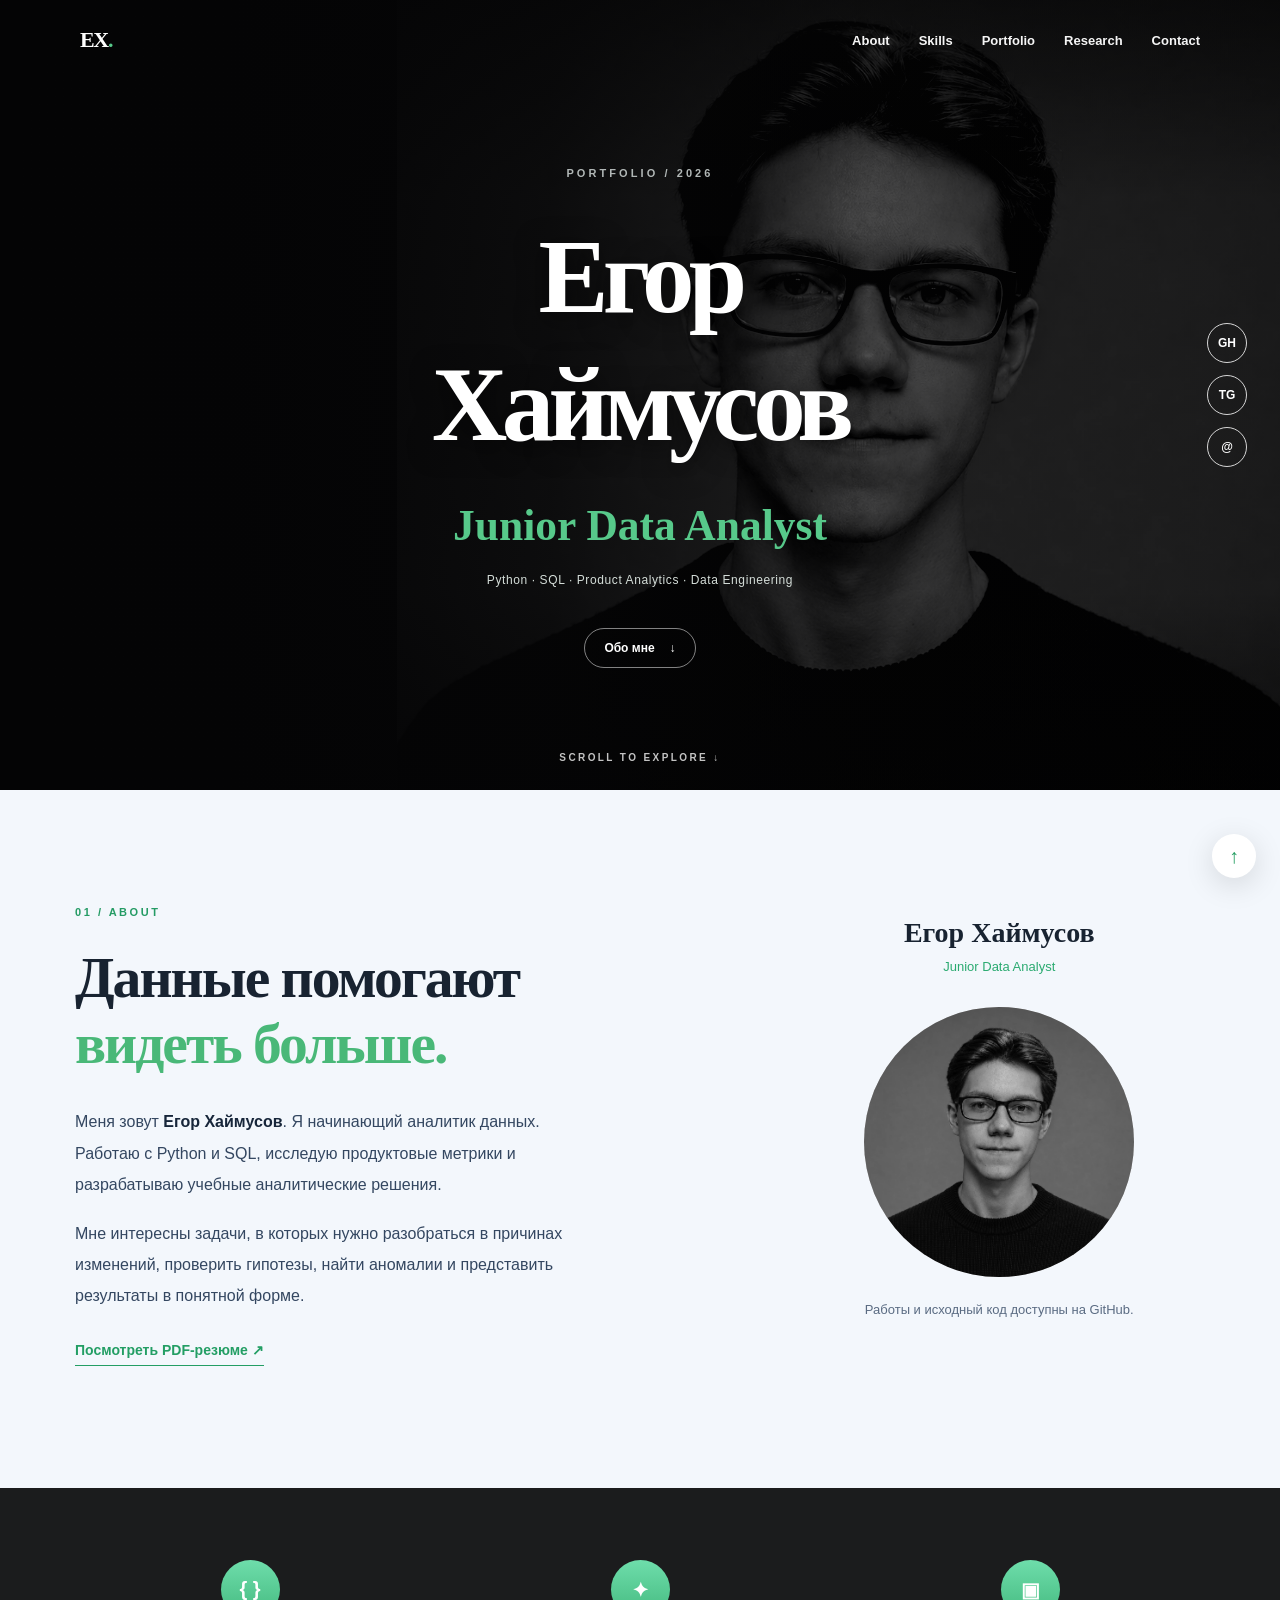
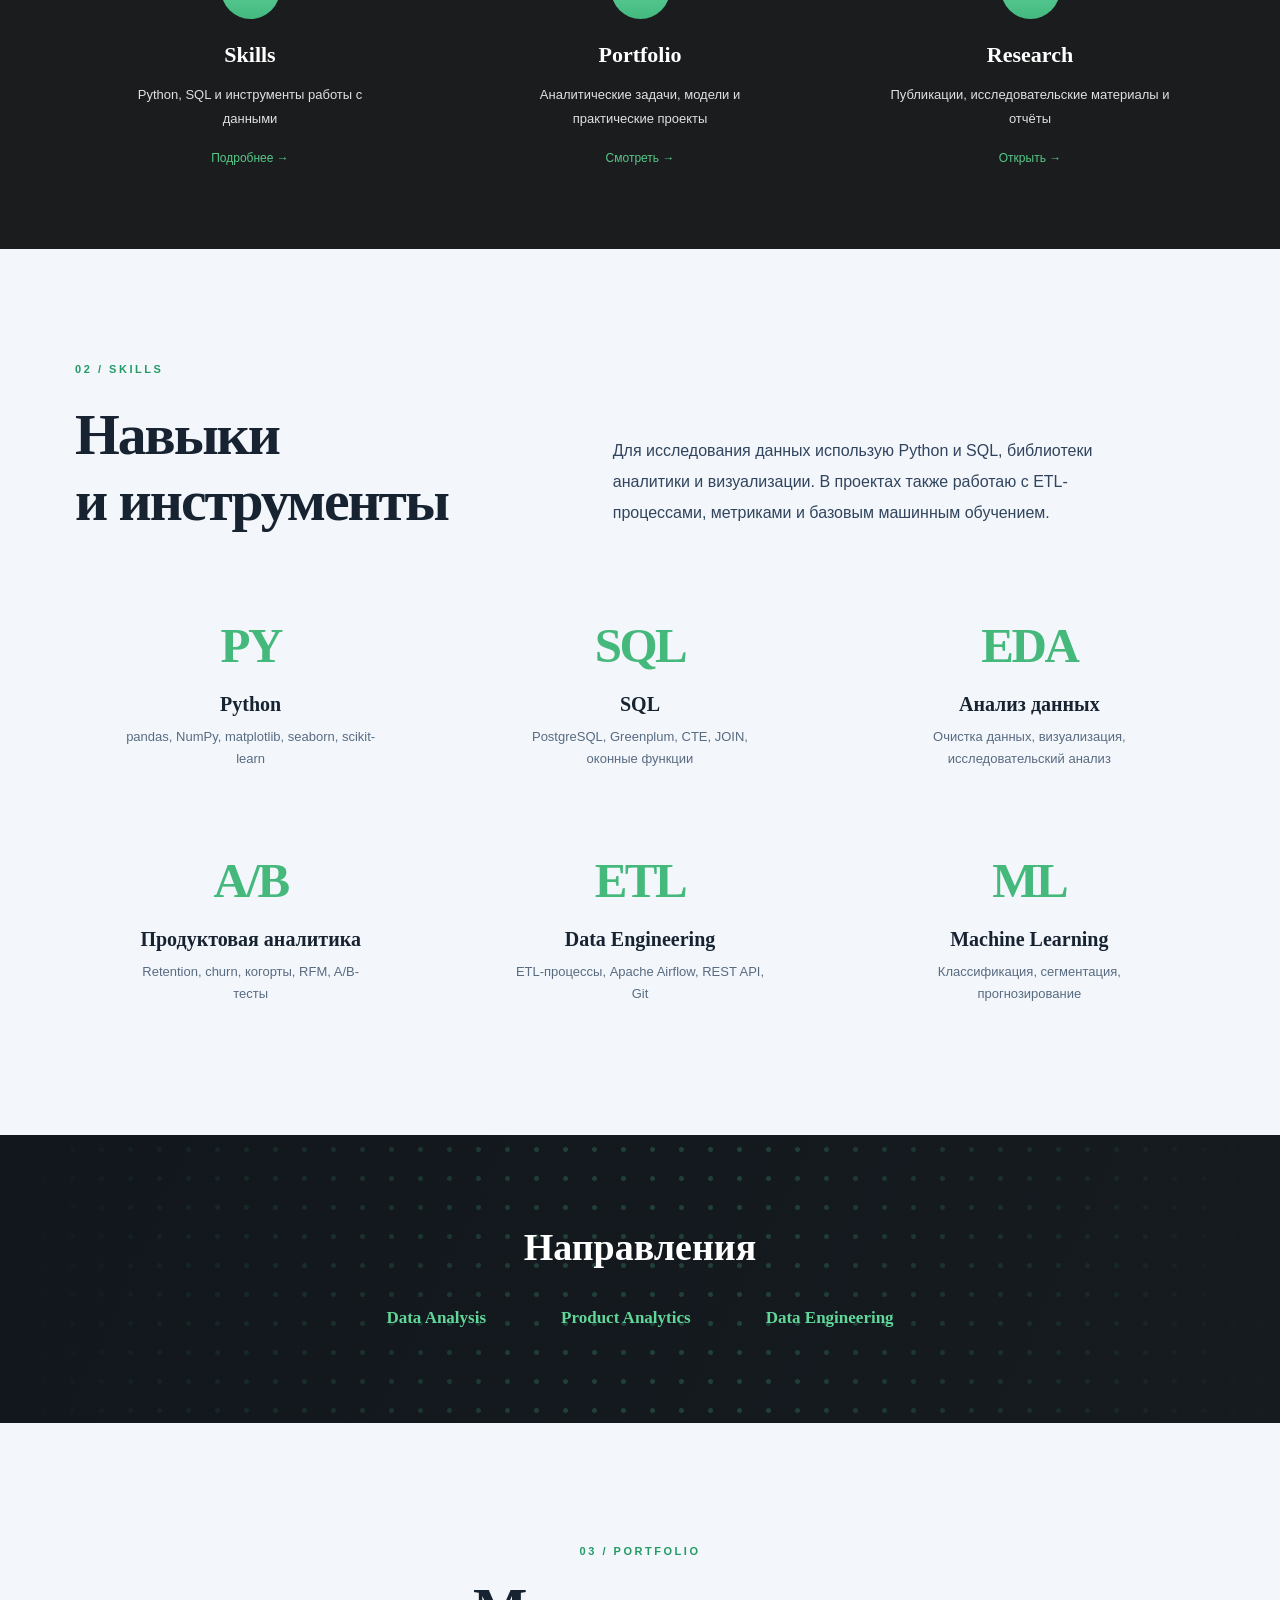
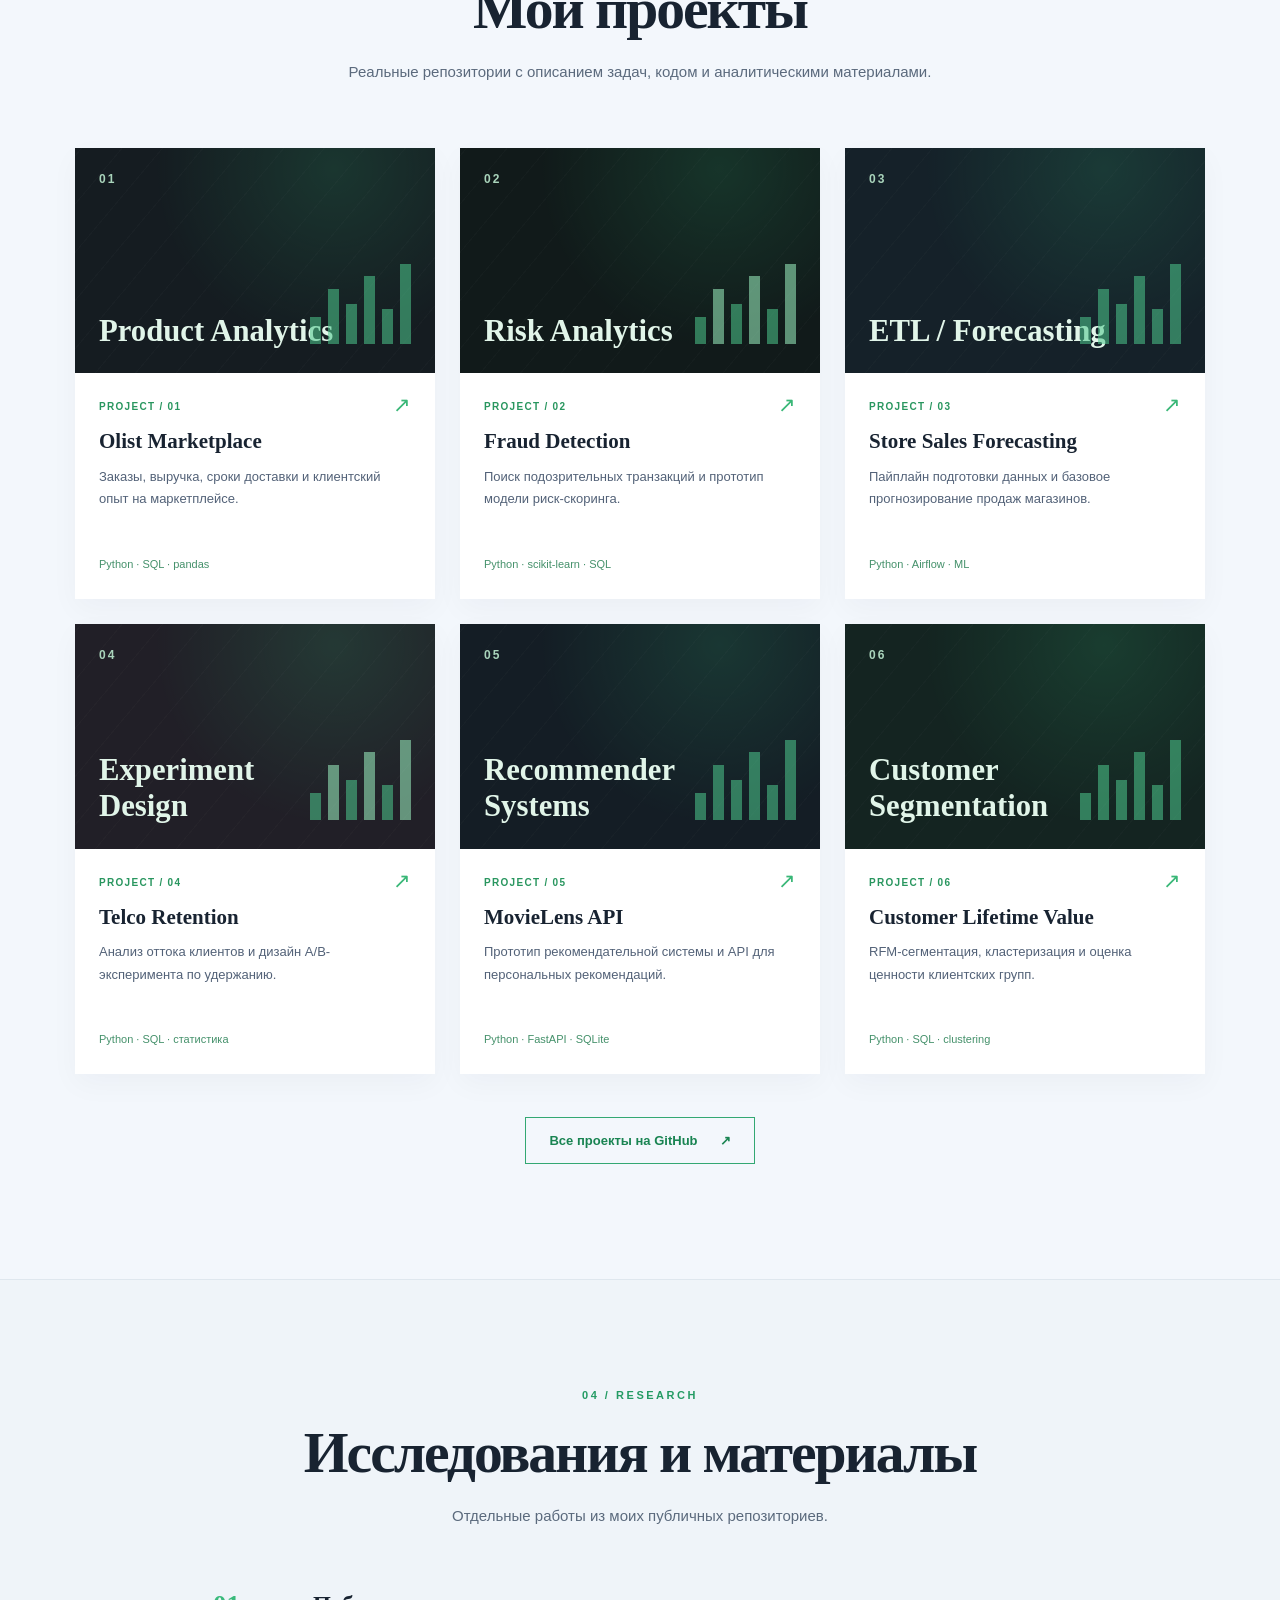
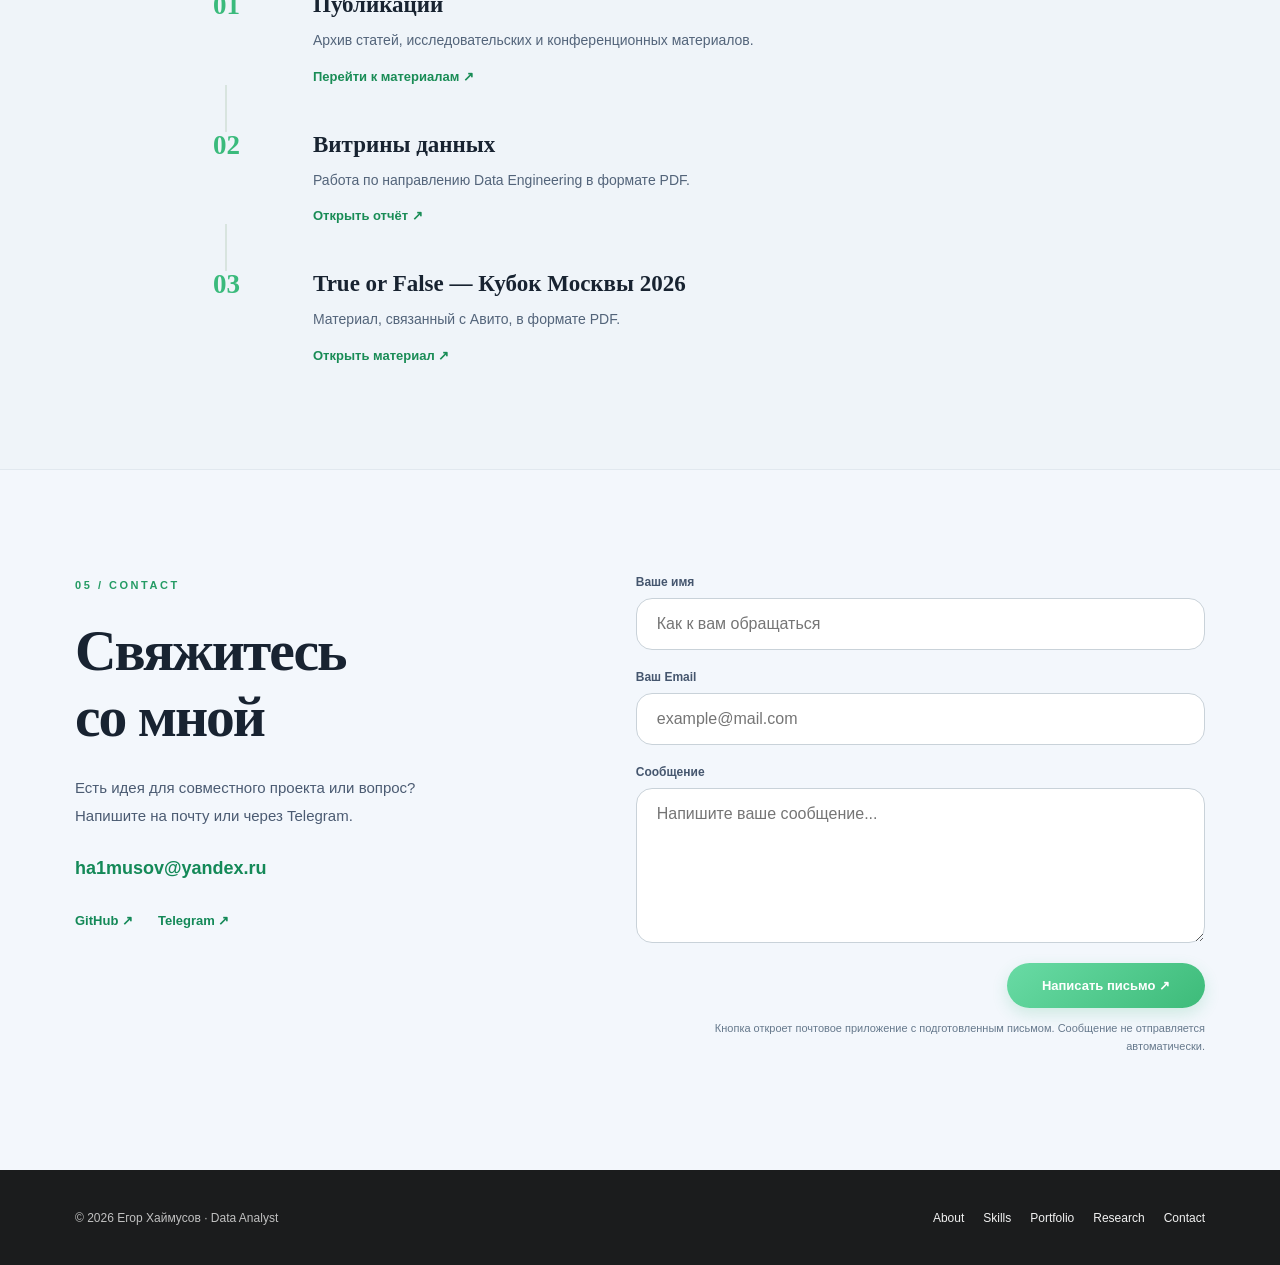
==== cv-v5.html @ e09ce86c "fix: publish uncached v5 CV page and versioned assets" ====
<!doctype html>
<html lang="ru">
<head>
  <meta charset="utf-8">
  <meta name="viewport" content="width=device-width, initial-scale=1">
  <meta name="color-scheme" content="light">
  <meta name="theme-color" content="#101113">
  <meta name="description" content="Егор Хаймусов — Junior Data Analyst. Резюме, навыки и проекты по аналитике данных, Python, SQL и ETL.">
  <meta property="og:type" content="website">
  <meta property="og:title" content="Егор Хаймусов · Data Analyst">
  <meta property="og:description" content="Портфолио аналитика данных: проекты, навыки, публикации, контакты.">
  <title>Егор Хаймусов — Data Analyst · CV</title>
  <link rel="stylesheet" href="styles-v5.css">
</head>
<body id="top">
  <header class="site-header">
    <div class="header-inner">
      <a class="wordmark" href="#top" aria-label="Егор Хаймусов — главная">ЕХ<span>.</span></a>
      <button class="menu-toggle" type="button" aria-controls="main-navigation" aria-expanded="false" aria-label="Открыть меню">
        <span></span><span></span><span></span>
      </button>
      <nav id="main-navigation" class="main-nav" aria-label="Навигация">
        <a href="#about">About</a><a href="#skills">Skills</a><a href="#projects">Portfolio</a><a href="#research">Research</a><a href="#contact">Contact</a>
      </nav>
    </div>
  </header>
  <main>
    <section class="hero" aria-labelledby="hero-title">
      <div class="hero-image" aria-hidden="true"><img src="assets/profile-photo-v2.webp" width="1254" height="1254" alt="" fetchpriority="high"></div>
      <div class="hero-shade"></div>
      <div class="hero-content">
        <p class="hero-meta">PORTFOLIO / 2026</p>
        <h1 id="hero-title"><span>Егор</span><span>Хаймусов</span></h1>
        <p class="hero-role">Junior Data Analyst</p>
        <p class="hero-summary">Python · SQL · Product Analytics · Data Engineering</p>
        <a class="hero-cta" href="#about">Обо мне <span aria-hidden="true">↓</span></a>
      </div>
      <div class="hero-social" aria-label="Социальные ссылки">
        <a href="https://github.com/haymuzz" target="_blank" rel="noopener noreferrer" aria-label="GitHub">GH</a>
        <a href="https://t.me/thehaymuz" target="_blank" rel="noopener noreferrer" aria-label="Telegram">TG</a>
        <a href="mailto:ha1musov@yandex.ru" aria-label="Email">@</a>
      </div>
      <span class="hero-index">SCROLL TO EXPLORE ↓</span>
    </section>

    <section class="about section-light" id="about">
      <div class="section-wrap about-layout">
        <div class="about-text">
          <span class="small-heading">01 / ABOUT</span>
          <h2>Данные помогают<br><em>видеть больше.</em></h2>
          <p>Меня зовут <strong>Егор Хаймусов</strong>. Я начинающий аналитик данных. Работаю с Python и SQL, исследую продуктовые метрики и разрабатываю учебные аналитические решения.</p>
          <p>Мне интересны задачи, в которых нужно разобраться в причинах изменений, проверить гипотезы, найти аномалии и представить результаты в понятной форме.</p>
          <a class="inline-link" href="https://github.com/haymuzz/MyProjects---DataAnalyst/blob/main/resume/Egor_Khaimusov_Resume.pdf" target="_blank" rel="noopener noreferrer">Посмотреть PDF-резюме ↗</a>
        </div>
        <div class="about-side">
          <h3>Егор Хаймусов</h3>
          <p class="about-side-role">Junior Data Analyst</p>
          <div class="about-avatar"><img src="assets/profile-photo-v2.webp" width="1254" height="1254" loading="lazy" alt="Чёрно-белый портрет Егора Хаймусова"></div>
          <p class="about-side-caption">Работы и исходный код доступны на GitHub.</p>
        </div>
      </div>
    </section>

    <section class="quick-links" aria-label="Разделы сайта">
      <div class="section-wrap quick-grid">
        <a href="#skills" class="quick-item">
          <span class="quick-icon" aria-hidden="true">{ }</span><h3>Skills</h3><p>Python, SQL и инструменты работы с данными</p><span class="quick-more">Подробнее →</span>
        </a>
        <a href="#projects" class="quick-item">
          <span class="quick-icon" aria-hidden="true">✦</span><h3>Portfolio</h3><p>Аналитические задачи, модели и практические проекты</p><span class="quick-more">Смотреть →</span>
        </a>
        <a href="#research" class="quick-item">
          <span class="quick-icon" aria-hidden="true">▣</span><h3>Research</h3><p>Публикации, исследовательские материалы и отчёты</p><span class="quick-more">Открыть →</span>
        </a>
      </div>
    </section>

    <section class="skills section-light" id="skills">
      <div class="section-wrap">
        <div class="skills-intro">
          <div><span class="small-heading">02 / SKILLS</span><h2>Навыки<br>и инструменты</h2></div>
          <p>Для исследования данных использую Python и SQL, библиотеки аналитики и визуализации. В проектах также работаю с ETL-процессами, метриками и базовым машинным обучением.</p>
        </div>
        <div class="skills-grid">
          <div class="skill"><span class="skill-big">PY</span><div class="skill-small"><h3>Python</h3><p>pandas, NumPy, matplotlib, seaborn, scikit-learn</p></div></div>
<div class="skill"><span class="skill-big">SQL</span><div class="skill-small"><h3>SQL</h3><p>PostgreSQL, Greenplum, CTE, JOIN, оконные функции</p></div></div>
<div class="skill"><span class="skill-big">EDA</span><div class="skill-small"><h3>Анализ данных</h3><p>Очистка данных, визуализация, исследовательский анализ</p></div></div>
<div class="skill"><span class="skill-big">A/B</span><div class="skill-small"><h3>Продуктовая аналитика</h3><p>Retention, churn, когорты, RFM, A/B-тесты</p></div></div>
<div class="skill"><span class="skill-big">ETL</span><div class="skill-small"><h3>Data Engineering</h3><p>ETL-процессы, Apache Airflow, REST API, Git</p></div></div>
<div class="skill"><span class="skill-big">ML</span><div class="skill-small"><h3>Machine Learning</h3><p>Классификация, сегментация, прогнозирование</p></div></div>
        </div>
      </div>
    </section>

    <section class="focus-band" aria-label="Направления аналитики">
      <div class="focus-pattern" aria-hidden="true"></div>
      <div class="section-wrap">
        <h2>Направления</h2>
        <div class="focus-list"><span>Data Analysis</span><span>Product Analytics</span><span>Data Engineering</span></div>
      </div>
    </section>

    <section class="projects section-light" id="projects">
      <div class="section-wrap">
        <div class="center-head"><span class="small-heading">03 / PORTFOLIO</span><h2>Мои проекты</h2><p>Реальные репозитории с описанием задач, кодом и аналитическими материалами.</p></div>
        <div class="portfolio-grid">
          <article class="portfolio-card">
  <a class="portfolio-link" href="https://github.com/haymuzz/MyProjects---DataAnalyst/tree/main/olist-marketplace-product-analytics" target="_blank" rel="noopener noreferrer" aria-label="Посмотреть Olist Marketplace на GitHub">
    <div class="portfolio-art art-commerce" aria-hidden="true">
      <div class="art-inner">
        <span class="art-no">01</span>
        <span class="art-key">Product Analytics</span>
        <div class="art-pattern"><span></span><span></span><span></span><span></span><span></span><span></span></div>
      </div>
    </div>
    <div class="portfolio-details"><span class="portfolio-num">PROJECT / 01</span><span class="portfolio-open">↗</span>
      <h3>Olist Marketplace</h3><p>Заказы, выручка, сроки доставки и клиентский опыт на маркетплейсе.</p><span class="portfolio-stack">Python · SQL · pandas</span>
    </div>
  </a>
</article>
<article class="portfolio-card">
  <a class="portfolio-link" href="https://github.com/haymuzz/MyProjects---DataAnalyst/tree/main/fraud-detection-risk-scoring" target="_blank" rel="noopener noreferrer" aria-label="Посмотреть Fraud Detection на GitHub">
    <div class="portfolio-art art-fraud" aria-hidden="true">
      <div class="art-inner">
        <span class="art-no">02</span>
        <span class="art-key">Risk Analytics</span>
        <div class="art-pattern"><span></span><span></span><span></span><span></span><span></span><span></span></div>
      </div>
    </div>
    <div class="portfolio-details"><span class="portfolio-num">PROJECT / 02</span><span class="portfolio-open">↗</span>
      <h3>Fraud Detection</h3><p>Поиск подозрительных транзакций и прототип модели риск-скоринга.</p><span class="portfolio-stack">Python · scikit-learn · SQL</span>
    </div>
  </a>
</article>
<article class="portfolio-card">
  <a class="portfolio-link" href="https://github.com/haymuzz/MyProjects---DataAnalyst/tree/main/store-sales-forecasting-etl" target="_blank" rel="noopener noreferrer" aria-label="Посмотреть Store Sales Forecasting на GitHub">
    <div class="portfolio-art art-forecast" aria-hidden="true">
      <div class="art-inner">
        <span class="art-no">03</span>
        <span class="art-key">ETL / Forecasting</span>
        <div class="art-pattern"><span></span><span></span><span></span><span></span><span></span><span></span></div>
      </div>
    </div>
    <div class="portfolio-details"><span class="portfolio-num">PROJECT / 03</span><span class="portfolio-open">↗</span>
      <h3>Store Sales Forecasting</h3><p>Пайплайн подготовки данных и базовое прогнозирование продаж магазинов.</p><span class="portfolio-stack">Python · Airflow · ML</span>
    </div>
  </a>
</article>
<article class="portfolio-card">
  <a class="portfolio-link" href="https://github.com/haymuzz/MyProjects---DataAnalyst/tree/main/telco-retention-experiment-design" target="_blank" rel="noopener noreferrer" aria-label="Посмотреть Telco Retention на GitHub">
    <div class="portfolio-art art-telco" aria-hidden="true">
      <div class="art-inner">
        <span class="art-no">04</span>
        <span class="art-key">Experiment Design</span>
        <div class="art-pattern"><span></span><span></span><span></span><span></span><span></span><span></span></div>
      </div>
    </div>
    <div class="portfolio-details"><span class="portfolio-num">PROJECT / 04</span><span class="portfolio-open">↗</span>
      <h3>Telco Retention</h3><p>Анализ оттока клиентов и дизайн A/B-эксперимента по удержанию.</p><span class="portfolio-stack">Python · SQL · статистика</span>
    </div>
  </a>
</article>
<article class="portfolio-card">
  <a class="portfolio-link" href="https://github.com/haymuzz/MyProjects---DataAnalyst/tree/main/movielens-recommendation-api" target="_blank" rel="noopener noreferrer" aria-label="Посмотреть MovieLens API на GitHub">
    <div class="portfolio-art art-movies" aria-hidden="true">
      <div class="art-inner">
        <span class="art-no">05</span>
        <span class="art-key">Recommender Systems</span>
        <div class="art-pattern"><span></span><span></span><span></span><span></span><span></span><span></span></div>
      </div>
    </div>
    <div class="portfolio-details"><span class="portfolio-num">PROJECT / 05</span><span class="portfolio-open">↗</span>
      <h3>MovieLens API</h3><p>Прототип рекомендательной системы и API для персональных рекомендаций.</p><span class="portfolio-stack">Python · FastAPI · SQLite</span>
    </div>
  </a>
</article>
<article class="portfolio-card">
  <a class="portfolio-link" href="https://github.com/haymuzz/MyProjects---DataAnalyst/tree/main/customer-lifetime-value-segmentation" target="_blank" rel="noopener noreferrer" aria-label="Посмотреть Customer Lifetime Value на GitHub">
    <div class="portfolio-art art-clv" aria-hidden="true">
      <div class="art-inner">
        <span class="art-no">06</span>
        <span class="art-key">Customer Segmentation</span>
        <div class="art-pattern"><span></span><span></span><span></span><span></span><span></span><span></span></div>
      </div>
    </div>
    <div class="portfolio-details"><span class="portfolio-num">PROJECT / 06</span><span class="portfolio-open">↗</span>
      <h3>Customer Lifetime Value</h3><p>RFM-сегментация, кластеризация и оценка ценности клиентских групп.</p><span class="portfolio-stack">Python · SQL · clustering</span>
    </div>
  </a>
</article>
        </div>
        <div class="projects-footer"><a class="outline-button" href="https://github.com/haymuzz/MyProjects---DataAnalyst" target="_blank" rel="noopener noreferrer">Все проекты на GitHub <span aria-hidden="true">↗</span></a></div>
      </div>
    </section>

    <section class="research section-light" id="research">
      <div class="section-wrap">
        <div class="center-head"><span class="small-heading">04 / RESEARCH</span><h2>Исследования и материалы</h2><p>Отдельные работы из моих публичных репозиториев.</p></div>
        <div class="research-timeline">
          <article class="research-entry"><span class="timeline-number">01</span><div><h3>Публикации</h3><p>Архив статей, исследовательских и конференционных материалов.</p><a href="https://github.com/haymuzz/Publications-" target="_blank" rel="noopener noreferrer">Перейти к материалам ↗</a></div></article>
          <article class="research-entry"><span class="timeline-number">02</span><div><h3>Витрины данных</h3><p>Работа по направлению Data Engineering в формате PDF.</p><a href="https://github.com/haymuzz/-data-engineering" target="_blank" rel="noopener noreferrer">Открыть отчёт ↗</a></div></article>
          <article class="research-entry"><span class="timeline-number">03</span><div><h3>True or False — Кубок Москвы 2026</h3><p>Материал, связанный с Авито, в формате PDF.</p><a href="https://github.com/haymuzz/CupMoscow2026---TrueOrFalse" target="_blank" rel="noopener noreferrer">Открыть материал ↗</a></div></article>
        </div>
      </div>
    </section>

    <section class="contact section-light" id="contact">
      <div class="section-wrap contact-grid">
        <div>
          <span class="small-heading">05 / CONTACT</span>
          <h2>Свяжитесь<br>со мной</h2>
          <p>Есть идея для совместного проекта или вопрос? Напишите на почту или через Telegram.</p>
          <a href="mailto:ha1musov@yandex.ru" class="contact-email">ha1musov@yandex.ru</a>
          <div class="contact-social"><a href="https://github.com/haymuzz" target="_blank" rel="noopener noreferrer">GitHub ↗</a><a href="https://t.me/thehaymuz" target="_blank" rel="noopener noreferrer">Telegram ↗</a></div>
        </div>
        <form class="contact-form" id="contact-form">
          <label for="sender-name">Ваше имя</label><input id="sender-name" name="name" type="text" placeholder="Как к вам обращаться" maxlength="120" required>
          <label for="sender-email">Ваш Email</label><input id="sender-email" name="email" type="email" placeholder="example@mail.com" maxlength="180" required>
          <label for="sender-message">Сообщение</label><textarea id="sender-message" name="message" rows="6" placeholder="Напишите ваше сообщение..." maxlength="5000" required></textarea>
          <button type="submit">Написать письмо ↗</button>
          <p class="form-hint">Кнопка откроет почтовое приложение с подготовленным письмом. Сообщение не отправляется автоматически.</p>
        </form>
      </div>
    </section>
  </main>
  <footer class="footer">
    <div class="section-wrap footer-inner">
      <p>© <span id="year">2026</span> Егор Хаймусов · Data Analyst</p>
      <nav aria-label="Навигация в подвале"><a href="#about">About</a><a href="#skills">Skills</a><a href="#projects">Portfolio</a><a href="#research">Research</a><a href="#contact">Contact</a></nav>
      <a class="backtop" href="#top" aria-label="Наверх">↑</a>
    </div>
  </footer>
  <script src="script-v5.js" defer></script>
</body>
</html>
---- styles-v5.css ----
:root{--dark:#131416;--black:#090a0c;--paper:#f3f7fc;--white:#fff;--text:#182331;--muted:#41516b;--green:#57c98a;--deep-green:#249b64;--line:#dae1ea}
*,*::before,*::after{box-sizing:border-box}
html{scroll-behavior:smooth;scroll-padding-top:72px}
body{margin:0;background:var(--paper);color:var(--text);font-family:Arial,"Helvetica Neue",Helvetica,sans-serif;-webkit-font-smoothing:antialiased}
a{color:inherit;text-decoration:none}
button,input,textarea{font:inherit}
a:focus-visible,button:focus-visible,input:focus-visible,textarea:focus-visible{outline:3px solid var(--green);outline-offset:3px}
.section-wrap{width:min(1130px,calc(100% - 56px));margin:0 auto}
.site-header{position:absolute;top:0;left:0;right:0;z-index:20;color:white}
.header-inner{height:80px;max-width:1180px;padding:0 30px;margin:auto;display:flex;align-items:center;justify-content:space-between}
.wordmark{font-size:22px;font-weight:900;letter-spacing:-.06em;font-family:Georgia,"Times New Roman",serif}
.wordmark span{color:var(--green)}
.main-nav{display:flex;align-items:center;gap:29px}.main-nav a{font-size:13px;font-weight:600;color:#f5f5f5;transition:color .2s}.main-nav a:hover{color:var(--green)}
.menu-toggle{display:none;border:0;background:transparent;padding:10px;cursor:pointer}
.menu-toggle span{display:block;width:23px;height:2px;margin:5px 0;background:white}
.hero{height:min(790px,100svh);min-height:600px;position:relative;display:flex;justify-content:center;align-items:center;isolation:isolate;overflow:hidden;background:#080809;color:#fff}
.hero-image{position:absolute;inset:0;overflow:hidden;z-index:-3}
.hero-image img{height:100%;width:72%;position:absolute;right:-3%;top:0;object-fit:cover;object-position:52% 39%;filter:grayscale(100%) contrast(1.35) brightness(.57)}
.hero-shade{position:absolute;inset:0;z-index:-2;background:linear-gradient(90deg,#040405 0%,#040405fa 18%,#050506d6 43%,#05050672 67%,#02020380 100%),linear-gradient(0deg,#020202a6,transparent 25%,transparent 75%,#02020299)}
.hero-content{text-align:center;padding:120px 95px 75px;position:relative;z-index:1}
.hero-meta{font-size:11px;font-weight:700;letter-spacing:.28em;color:#b1b7b6;margin:0 0 34px}
.hero h1{font-family:Georgia,"Times New Roman",serif;font-size:clamp(66px,8.2vw,128px);font-weight:750;line-height:1.22;letter-spacing:-.055em;margin:0 0 31px;text-shadow:0 6px 28px #0009}
.hero h1 span{display:block}
.hero-role{color:var(--green);font-family:Georgia,"Times New Roman",serif;font-size:clamp(25px,3.4vw,45px);margin:0 0 20px;font-weight:600}
.hero-summary{font-size:12px;color:#d5ded9;letter-spacing:.05em;line-height:1.8;margin:0}
.hero-cta{display:inline-flex;gap:15px;margin-top:37px;padding:12px 19px;border:1px solid #ffffff80;border-radius:999px;font-size:12px;color:#fff;font-weight:700}
.hero-cta:hover{border-color:var(--green);color:var(--green)}
.hero-social{position:absolute;right:33px;top:50%;transform:translateY(-50%);display:grid;gap:12px}
.hero-social a{border:1px solid #d6d6d6;border-radius:50%;width:40px;height:40px;display:grid;place-items:center;color:white;font-size:12px;font-weight:700}
.hero-social a:hover{background:var(--green);color:#07120c;border-color:var(--green)}
.hero-index{position:absolute;bottom:27px;font-size:10px;font-weight:700;letter-spacing:.24em;color:#c3c3c3}
.section-light{background:var(--paper)}
.about{padding:112px 0 122px}
.about-layout{display:grid;grid-template-columns:1.1fr .75fr;gap:115px;align-items:start}
.small-heading{font-size:11px;letter-spacing:.23em;color:var(--deep-green);font-weight:800}
.about h2,.skills h2,.center-head h2,.contact h2{font-family:Georgia,"Times New Roman",serif;font-size:clamp(36px,4.5vw,64px);line-height:1.14;letter-spacing:-.035em;margin:25px 0 30px}
.about h2 em{font-style:normal;color:#49b878}
.about-text p{max-width:510px;line-height:1.95;font-size:16px;color:#344761;margin:0 0 18px}
.about-text strong{color:#17263a}
.inline-link{display:inline-block;font-weight:700;font-size:14px;margin-top:13px;color:#239e64;border-bottom:1px solid #239e64;padding-bottom:7px}
.inline-link:hover{color:#176d45}
.about-side{text-align:center;padding-top:15px}
.about-side h3{font-family:Georgia,"Times New Roman",serif;font-size:28px;line-height:1.15;margin:0 0 10px}
.about-side-role{font-size:13px;color:#2aaa70;margin:0 0 33px}
.about-avatar{width:min(270px,85%);aspect-ratio:1;margin:auto;border-radius:50%;overflow:hidden;background:#d3d3d3}
.about-avatar img{width:100%;height:100%;object-fit:cover;object-position:50% 37%;filter:grayscale(100%)}
.about-side-caption{font-size:13px;color:#5a6b82;margin:25px auto 0;max-width:280px}
.quick-links{background:#1b1c1d;color:#fff;padding:72px 0 83px}
.quick-grid{display:grid;grid-template-columns:repeat(3,1fr);gap:40px}
.quick-item{text-align:center;padding:0 20px;display:block}
.quick-icon{width:59px;height:59px;display:grid;place-items:center;margin:0 auto 23px;border-radius:50%;background:linear-gradient(#6eddab,#43b97e);color:#fff;font-size:20px;font-weight:700}
.quick-item h3{font-family:Georgia,"Times New Roman",serif;font-size:22px;margin:0 0 15px}
.quick-item p{font-size:13px;line-height:1.8;max-width:280px;margin:0 auto 18px;color:#e0e0e0}
.quick-more{font-size:12px;color:var(--green)}
.quick-item:hover .quick-more{text-decoration:underline}
.skills{padding:110px 0 115px}
.skills-intro{display:grid;grid-template-columns:.85fr 1.15fr;gap:100px;align-items:end;margin-bottom:66px}
.skills h2{margin-bottom:0}
.skills-intro>p{color:#31445d;font-size:16px;line-height:1.95;margin:0 0 5px;max-width:530px}
.skills-grid{display:grid;grid-template-columns:repeat(3,1fr);gap:50px 38px}
.skill{text-align:center;padding:15px 5px}
.skill-big{display:block;font-family:Georgia,"Times New Roman",serif;font-size:49px;font-weight:700;color:#45b87b;line-height:1.25;margin-bottom:17px;letter-spacing:-.05em}
.skill h3{font-family:Georgia,"Times New Roman",serif;font-size:20px;margin:0 0 10px}
.skill p{color:#596b81;line-height:1.7;font-size:13px;max-width:250px;margin:0 auto}
.focus-band{position:relative;overflow:hidden;background:linear-gradient(115deg,#11171c,#161b20);padding:90px 0 95px;text-align:center;color:#fff}
.focus-pattern{position:absolute;inset:0;opacity:.22;background-image:radial-gradient(#4ec891 2px,transparent 3px);background-size:29px 29px;mask-image:linear-gradient(to right,transparent,#000 45%,#000 60%,transparent)}
.focus-band>.section-wrap{position:relative}
.focus-band h2{font-family:Georgia,"Times New Roman",serif;font-size:38px;margin:0 0 39px}
.focus-list{display:flex;justify-content:center;align-items:center;gap:75px;flex-wrap:wrap}
.focus-list span{font-size:17px;color:#60d699;font-family:Georgia,"Times New Roman",serif;font-weight:700}
.projects{padding:118px 0 115px}
.center-head{text-align:center;margin:0 auto 63px;max-width:690px}
.center-head h2{margin:17px 0}
.center-head>p{font-size:15px;color:#5b6a7d;line-height:1.75;margin:0}
.portfolio-grid{display:grid;grid-template-columns:repeat(3,1fr);gap:25px}
.portfolio-card{background:#fff;box-shadow:0 10px 28px #18202d09;overflow:hidden}
.portfolio-link{display:block;height:100%}
.portfolio-art{position:relative;height:225px;overflow:hidden;background:#151c21;color:#e1f5e9}
.portfolio-art:before{content:"";position:absolute;inset:-40px;opacity:.45;background:repeating-linear-gradient(130deg,transparent 0 30px,#ffffff0a 30px 31px),radial-gradient(circle at 68% 20%,#34b47762,transparent 47%)}
.art-fraud{background:#111a1a}.art-forecast{background:#152129}.art-telco{background:#211f27}.art-movies{background:#141d25}.art-clv{background:#142421}
.art-inner{position:absolute;inset:24px;display:flex;flex-direction:column;justify-content:space-between}
.art-no{font-size:12px;font-weight:800;letter-spacing:.18em;color:#a9d4bb}
.art-key{font-family:Georgia,"Times New Roman",serif;font-weight:700;font-size:clamp(24px,2.4vw,33px);line-height:1.18;max-width:240px}
.art-pattern{position:absolute;bottom:5px;right:0;display:flex;gap:7px;align-items:end;opacity:.55}
.art-pattern span{display:block;background:#4ec98e;width:11px;height:27px}.art-pattern span:nth-child(2){height:55px}.art-pattern span:nth-child(3){height:40px}.art-pattern span:nth-child(4){height:68px}.art-pattern span:nth-child(5){height:35px}.art-pattern span:nth-child(6){height:80px}
.art-fraud .art-pattern span:nth-child(even),.art-telco .art-pattern span:nth-child(even){background:#9ef4c3}
.portfolio-details{padding:23px 24px 27px;position:relative}
.portfolio-num{font-size:10px;color:#29965f;font-weight:800;letter-spacing:.13em}
.portfolio-open{position:absolute;right:24px;top:20px;font-size:21px;color:#39b777}
.portfolio-details h3{font-family:Georgia,"Times New Roman",serif;font-size:21px;margin:14px 0 10px;line-height:1.3}
.portfolio-details p{font-size:13px;color:#536278;line-height:1.75;min-height:69px;margin:0 0 19px}
.portfolio-stack{font-size:11px;color:#45916b}
.portfolio-link:hover .portfolio-art:before{opacity:.75}
.projects-footer{text-align:center;margin-top:43px}
.outline-button{display:inline-flex;align-items:center;gap:22px;padding:15px 23px;border:1px solid #33a873;color:#198452;font-size:13px;font-weight:700}
.outline-button:hover{background:#35b878;color:white}
.research{padding:105px 0;background:#eff4f9;border-top:1px solid #dfe7ee}
.research-timeline{max-width:830px;margin:0 auto;border-left:2px solid #d8e4df}
.research-entry{display:grid;grid-template-columns:68px 1fr;gap:18px;position:relative;padding:0 0 47px}
.research-entry:last-child{padding-bottom:0}
.timeline-number{font-family:Georgia,"Times New Roman",serif;font-weight:700;font-size:27px;color:#3aba7c;transform:translateX(-14px);background:#eff4f9;line-height:1}
.research-entry h3{font-family:Georgia,"Times New Roman",serif;font-size:23px;margin:0 0 11px}
.research-entry p{line-height:1.7;color:#53647a;margin:0 0 14px;font-size:14px}
.research-entry a{color:#198c56;font-size:13px;font-weight:700}
.research-entry a:hover{text-decoration:underline}
.contact{padding:105px 0 115px;background:#f3f7fc;border-top:1px solid #e1e8ef}
.contact-grid{display:grid;grid-template-columns:.9fr 1.1fr;gap:95px}
.contact h2{margin-bottom:24px}
.contact-grid>div:first-child>p{color:#4b5b72;line-height:1.9;font-size:15px;max-width:350px}
.contact-email{font-weight:700;display:block;color:#148958;font-size:18px;word-break:break-word;margin-top:27px}
.contact-social{display:flex;gap:25px;margin-top:34px}
.contact-social a{font-size:13px;color:#148958;font-weight:700}
.contact-social a:hover{text-decoration:underline}
.contact-form{display:flex;flex-direction:column;gap:9px}
.contact-form label{font-size:12px;color:#45566e;font-weight:700}
.contact-form input,.contact-form textarea{width:100%;background:#fff;border:1px solid #c9d2d9;border-radius:16px;padding:16px 20px;margin-bottom:11px;color:#182331}
.contact-form textarea{resize:vertical;min-height:155px}
.contact-form button{align-self:flex-end;background:linear-gradient(140deg,#69dba5,#3dbb79);color:#fff;border:0;border-radius:25px;padding:15px 35px;font-size:13px;cursor:pointer;font-weight:700;box-shadow:0 6px 16px #30b57630}
.contact-form button:hover{background:#29a76a}
.form-hint{font-size:11px;line-height:1.65;color:#66798c;text-align:right;margin:2px 0 0}
.footer{background:#1b1c1d;color:#fff}
.footer-inner{min-height:95px;display:flex;align-items:center;justify-content:space-between;gap:24px}
.footer-inner p{font-size:12px;color:#c1c1c1}
.footer-inner nav{display:flex;gap:19px;flex-wrap:wrap}
.footer-inner nav a{font-size:12px;color:#f2f2f2}
.footer-inner nav a:hover{color:var(--green)}
.backtop{position:fixed;z-index:15;right:24px;bottom:22px;background:#fff;color:#229d60;width:44px;height:44px;border-radius:50%;box-shadow:0 7px 30px #0002;display:grid;place-items:center;font-weight:900;font-size:20px}
@media(max-width:1000px){.about-layout{gap:55px}.skills-intro{gap:40px}.portfolio-grid{grid-template-columns:repeat(2,1fr)}.contact-grid{gap:40px}.hero-image img{width:82%}}
@media(max-width:750px){.section-wrap{width:calc(100% - 38px)}.header-inner{height:68px;padding:0 20px}.menu-toggle{display:block}.main-nav{display:none;position:absolute;top:68px;left:0;right:0;background:#131416;padding:20px 25px 27px;flex-direction:column;align-items:flex-start;gap:20px}.main-nav.open{display:flex}.main-nav a{font-size:15px}
 .hero{height:auto;min-height:630px}.hero-content{padding:140px 30px 100px}.hero h1{font-size:clamp(52px,12vw,90px)}.hero-meta{margin-bottom:22px}.hero-image img{width:100%;right:0;object-position:50% 30%;opacity:.8}.hero-shade{background:linear-gradient(90deg,#000b,#0009),linear-gradient(0deg,#030303c9,transparent 80%)}.hero-social{top:auto;bottom:20px;right:18px;transform:none;display:flex}.hero-index{left:20px;bottom:20px}
 .about{padding:75px 0}.about-layout,.skills-intro,.contact-grid{grid-template-columns:1fr;gap:35px}.about-side{padding-top:15px}
 .quick-grid{grid-template-columns:1fr;gap:45px}.quick-links{padding:65px 0}
 .skills,.projects,.research,.contact{padding:75px 0}.skills-grid{grid-template-columns:repeat(2,1fr);gap:30px}.focus-list{gap:25px}.contact-form button{align-self:stretch}
 .footer-inner{flex-wrap:wrap;padding:25px 0;justify-content:start}
}
@media(max-width:520px){.hero-content{padding:140px 15px 118px}.hero h1{font-size:clamp(48px,11.5vw,73px);line-height:1.3}.hero-role{font-size:25px}.hero-summary{font-size:11px}.hero-meta{font-size:10px}.hero-social{bottom:11px;right:12px}.hero-index{bottom:15px;max-width:125px;line-height:1.5}
 .about h2,.skills h2,.center-head h2,.contact h2{font-size:38px}.about-text p{font-size:15px}
 .skills-grid,.portfolio-grid{grid-template-columns:1fr}.portfolio-details p{min-height:0}.focus-list{display:grid;gap:20px}.project-art{height:220px}.contact-email{font-size:16px}.footer-inner nav{gap:13px}}
@media(prefers-reduced-motion:reduce){html{scroll-behavior:auto}*,*::before,*::after{transition:none!important}}
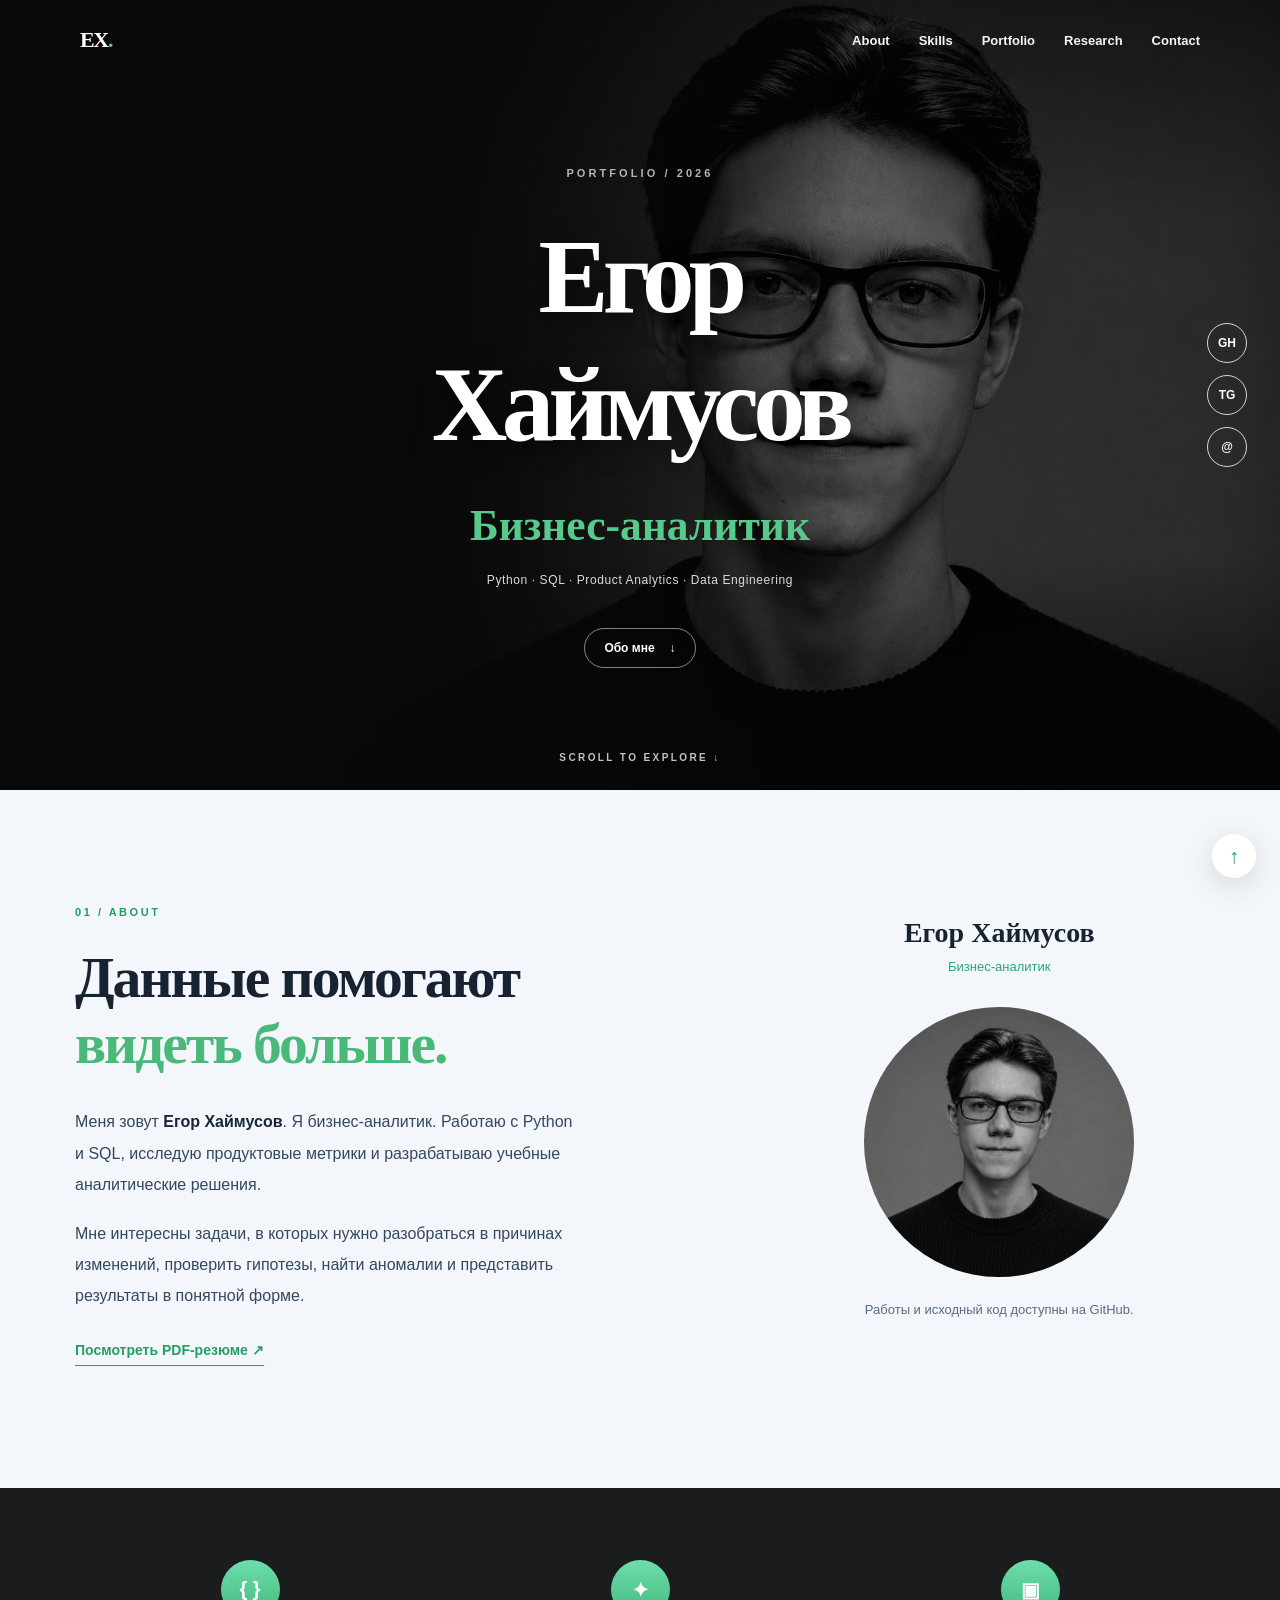
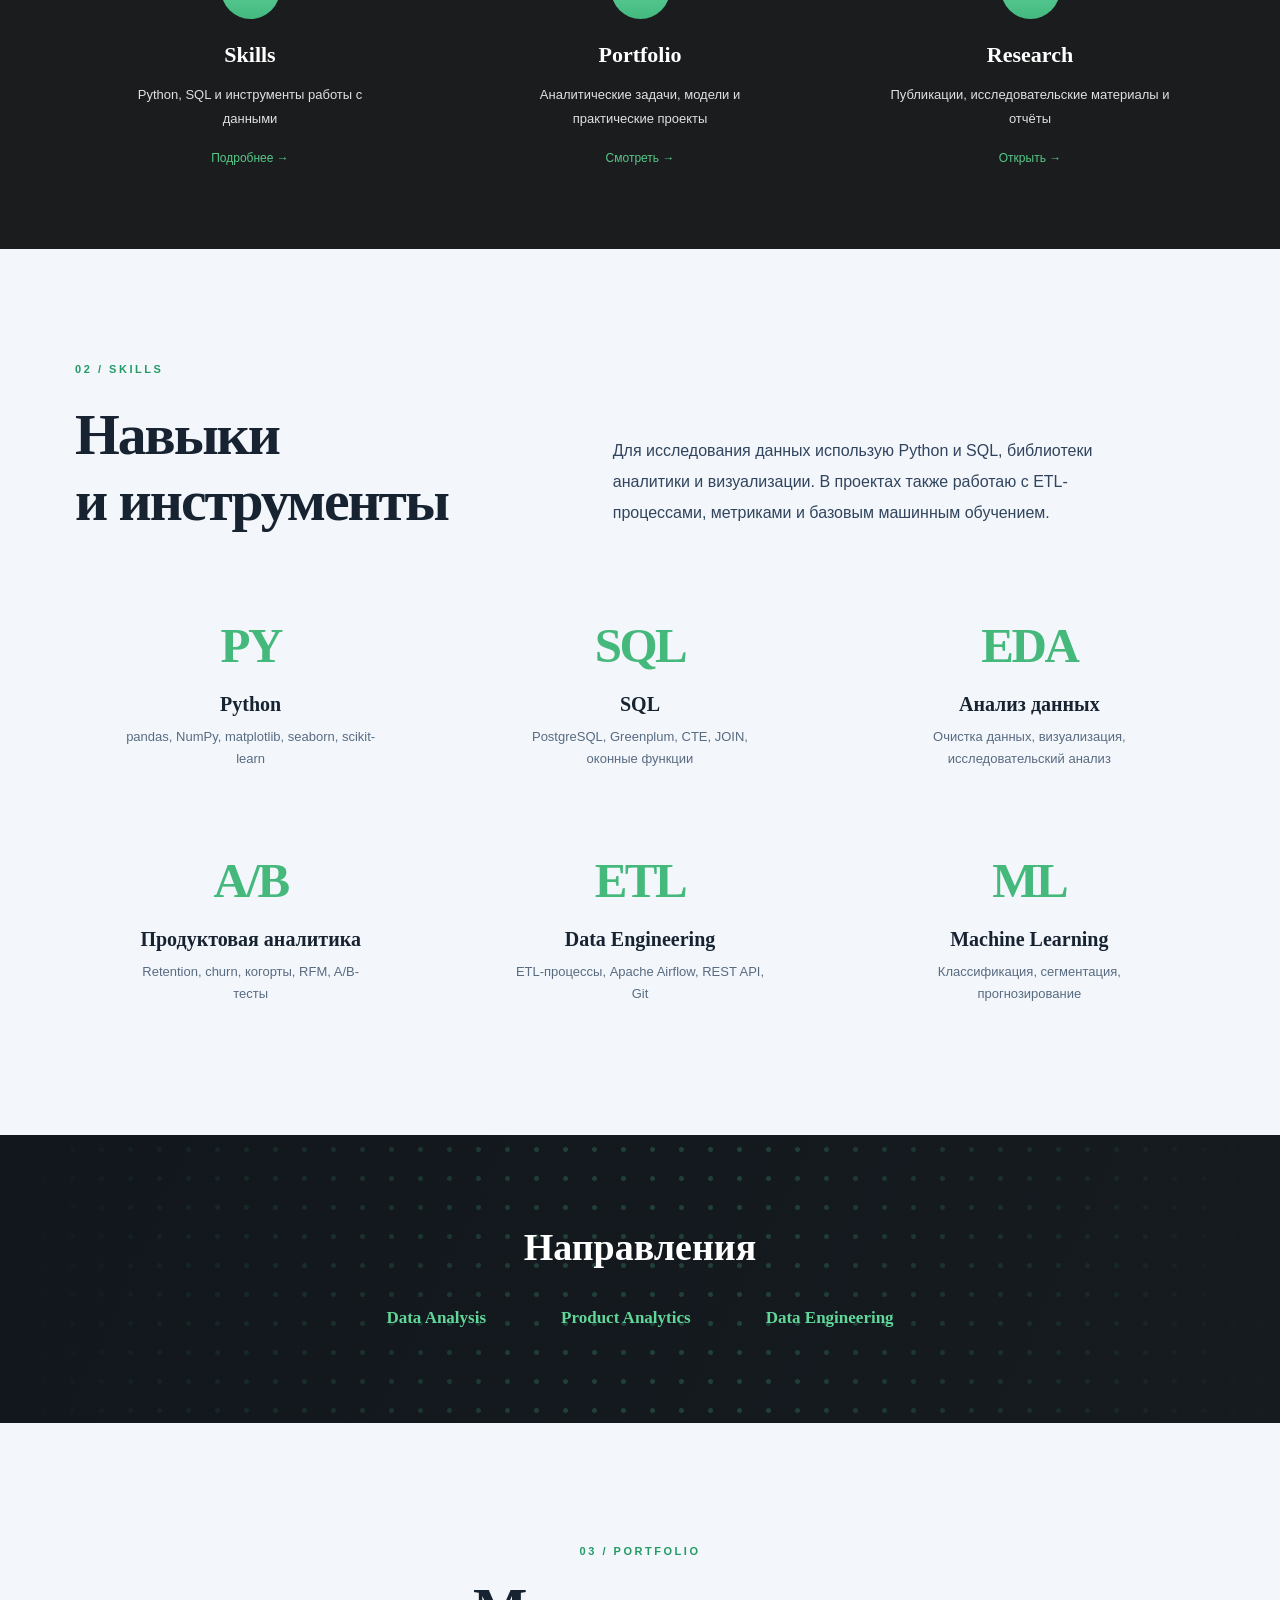
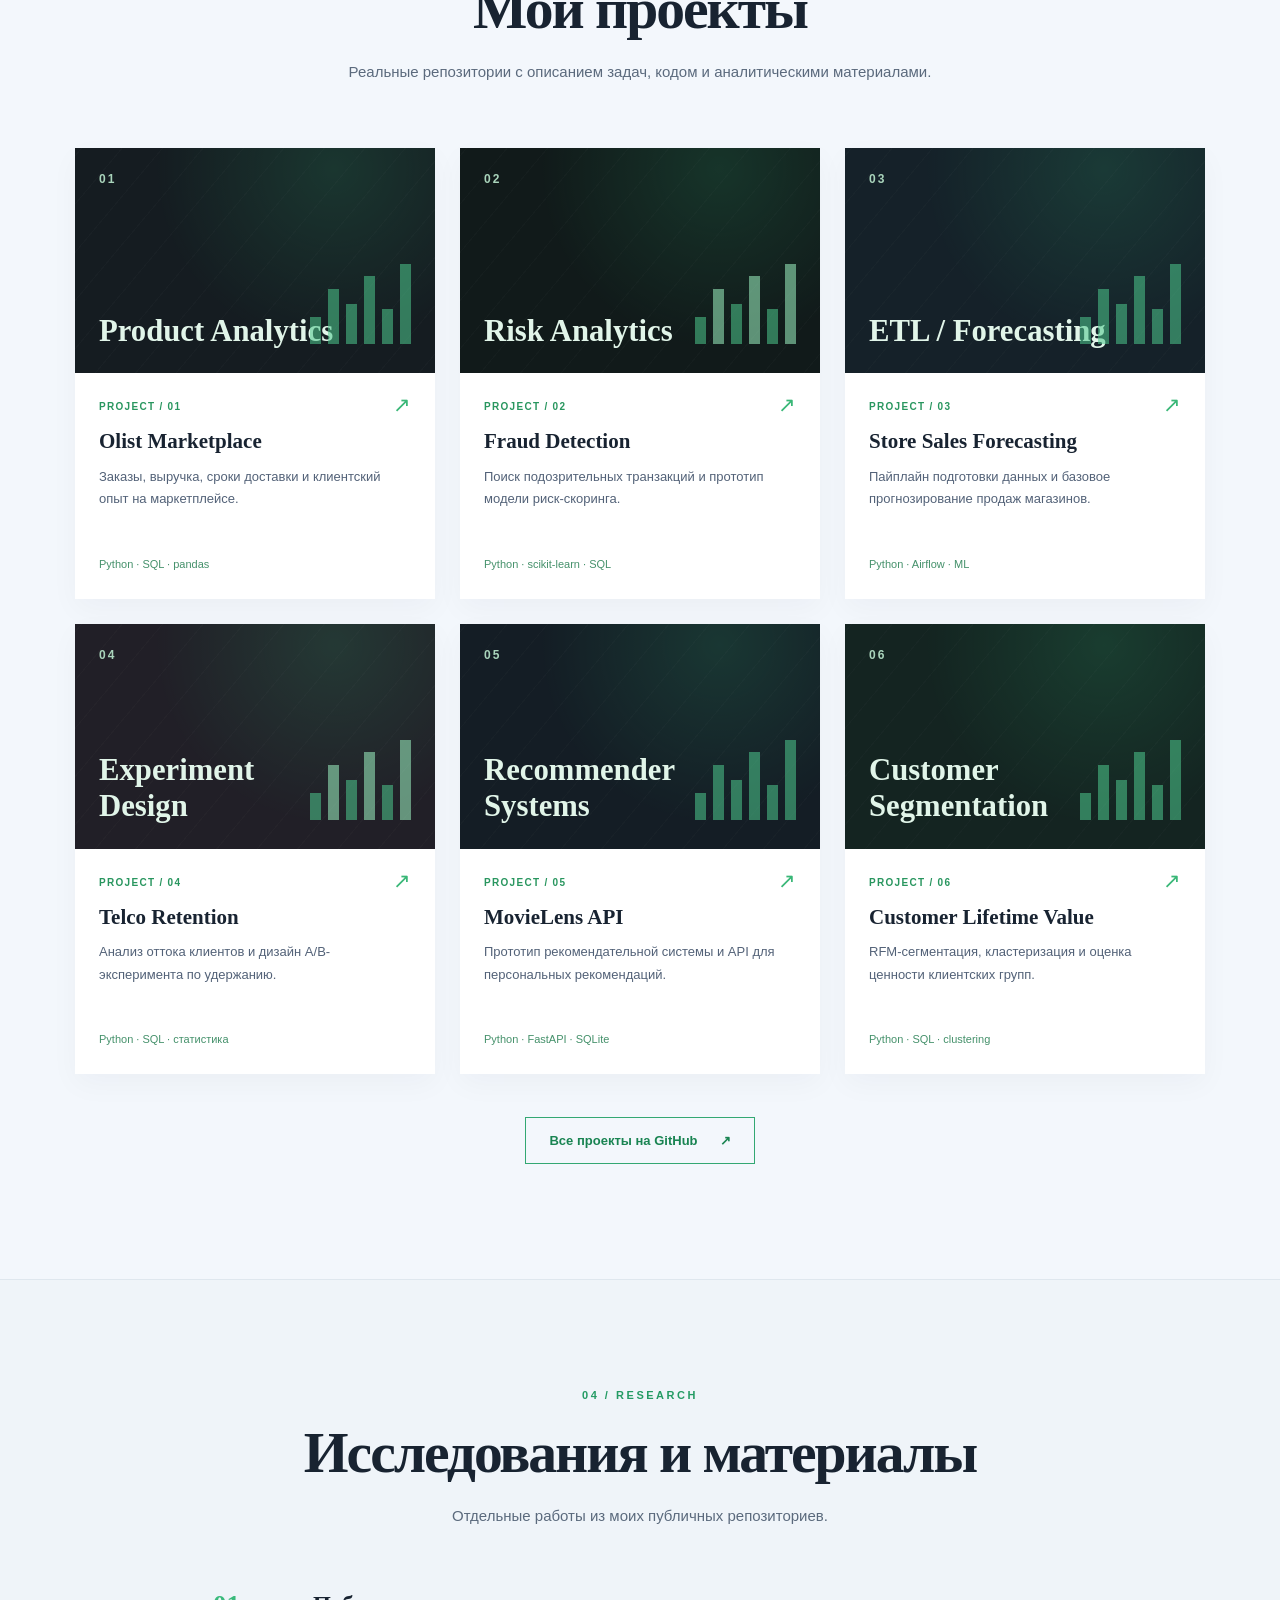
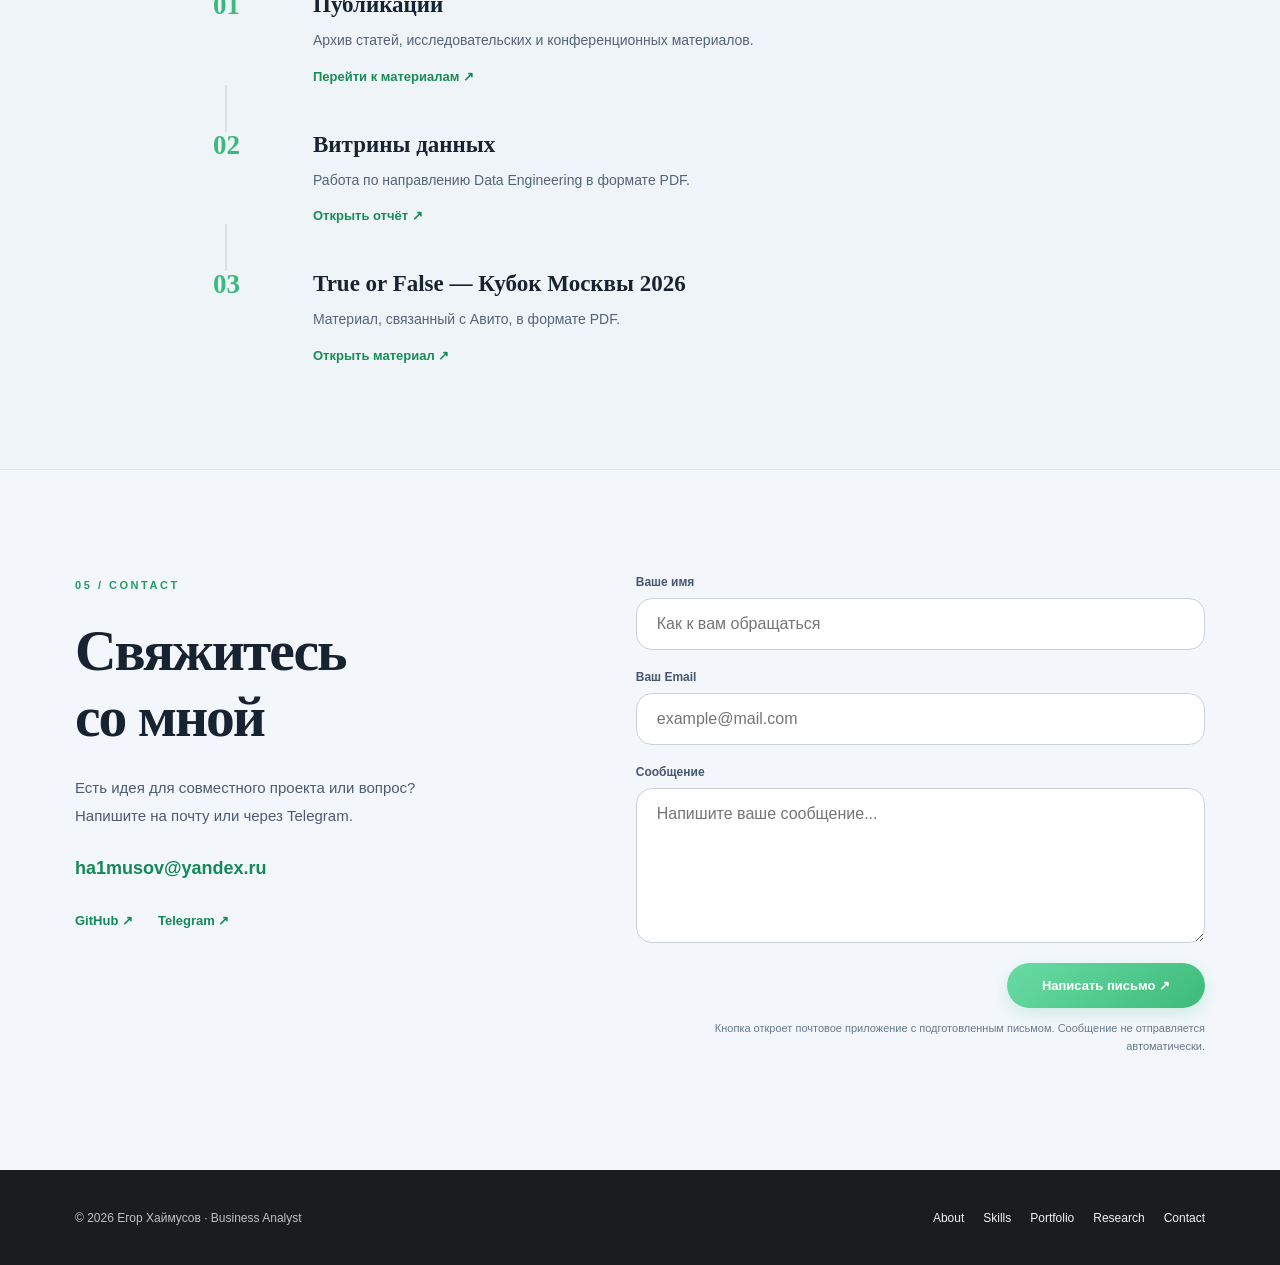
==== commit ed2c84f0: "content: change CV role to Business Analyst" ====
--- a/cv-v5.html
+++ b/cv-v5.html
@@ -5,12 +5,12 @@
   <meta name="viewport" content="width=device-width, initial-scale=1">
   <meta name="color-scheme" content="light">
   <meta name="theme-color" content="#101113">
-  <meta name="description" content="Егор Хаймусов — Junior Data Analyst. Резюме, навыки и проекты по аналитике данных, Python, SQL и ETL.">
+  <meta name="description" content="Егор Хаймусов — Бизнес-аналитик. Резюме, навыки и проекты по аналитике данных, Python, SQL и ETL.">
   <meta property="og:type" content="website">
-  <meta property="og:title" content="Егор Хаймусов · Data Analyst">
-  <meta property="og:description" content="Портфолио аналитика данных: проекты, навыки, публикации, контакты.">
-  <title>Егор Хаймусов — Data Analyst · CV</title>
-  <link rel="stylesheet" href="styles-v5.css">
+  <meta property="og:title" content="Егор Хаймусов · Business Analyst">
+  <meta property="og:description" content="Портфолио бизнес-аналитика: проекты, навыки, публикации, контакты.">
+  <title>Егор Хаймусов — Business Analyst · CV</title>
+  <link rel="stylesheet" href="styles-v6.css">
 </head>
 <body id="top">
   <header class="site-header">
@@ -31,7 +31,7 @@
       <div class="hero-content">
         <p class="hero-meta">PORTFOLIO / 2026</p>
         <h1 id="hero-title"><span>Егор</span><span>Хаймусов</span></h1>
-        <p class="hero-role">Junior Data Analyst</p>
+        <p class="hero-role">Бизнес-аналитик</p>
         <p class="hero-summary">Python · SQL · Product Analytics · Data Engineering</p>
         <a class="hero-cta" href="#about">Обо мне <span aria-hidden="true">↓</span></a>
       </div>
@@ -48,13 +48,13 @@
         <div class="about-text">
           <span class="small-heading">01 / ABOUT</span>
           <h2>Данные помогают<br><em>видеть больше.</em></h2>
-          <p>Меня зовут <strong>Егор Хаймусов</strong>. Я начинающий аналитик данных. Работаю с Python и SQL, исследую продуктовые метрики и разрабатываю учебные аналитические решения.</p>
+          <p>Меня зовут <strong>Егор Хаймусов</strong>. Я бизнес-аналитик. Работаю с Python и SQL, исследую продуктовые метрики и разрабатываю учебные аналитические решения.</p>
           <p>Мне интересны задачи, в которых нужно разобраться в причинах изменений, проверить гипотезы, найти аномалии и представить результаты в понятной форме.</p>
           <a class="inline-link" href="https://github.com/haymuzz/MyProjects---DataAnalyst/blob/main/resume/Egor_Khaimusov_Resume.pdf" target="_blank" rel="noopener noreferrer">Посмотреть PDF-резюме ↗</a>
         </div>
         <div class="about-side">
           <h3>Егор Хаймусов</h3>
-          <p class="about-side-role">Junior Data Analyst</p>
+          <p class="about-side-role">Бизнес-аналитик</p>
           <div class="about-avatar"><img src="assets/profile-photo-v2.webp" width="1254" height="1254" loading="lazy" alt="Чёрно-белый портрет Егора Хаймусова"></div>
           <p class="about-side-caption">Работы и исходный код доступны на GitHub.</p>
         </div>
@@ -225,7 +225,7 @@
   </main>
   <footer class="footer">
     <div class="section-wrap footer-inner">
-      <p>© <span id="year">2026</span> Егор Хаймусов · Data Analyst</p>
+      <p>© <span id="year">2026</span> Егор Хаймусов · Business Analyst</p>
       <nav aria-label="Навигация в подвале"><a href="#about">About</a><a href="#skills">Skills</a><a href="#projects">Portfolio</a><a href="#research">Research</a><a href="#contact">Contact</a></nav>
       <a class="backtop" href="#top" aria-label="Наверх">↑</a>
     </div>
--- a/styles-v6.css
+++ b/styles-v6.css
@@ -0,0 +1,155 @@
+:root{--dark:#131416;--black:#090a0c;--paper:#f3f7fc;--white:#fff;--text:#182331;--muted:#41516b;--green:#57c98a;--deep-green:#249b64;--line:#dae1ea}
+*,*::before,*::after{box-sizing:border-box}
+html{scroll-behavior:smooth;scroll-padding-top:72px}
+body{margin:0;background:var(--paper);color:var(--text);font-family:Arial,"Helvetica Neue",Helvetica,sans-serif;-webkit-font-smoothing:antialiased}
+a{color:inherit;text-decoration:none}
+button,input,textarea{font:inherit}
+a:focus-visible,button:focus-visible,input:focus-visible,textarea:focus-visible{outline:3px solid var(--green);outline-offset:3px}
+.section-wrap{width:min(1130px,calc(100% - 56px));margin:0 auto}
+.site-header{position:absolute;top:0;left:0;right:0;z-index:20;color:white}
+.header-inner{height:80px;max-width:1180px;padding:0 30px;margin:auto;display:flex;align-items:center;justify-content:space-between}
+.wordmark{font-size:22px;font-weight:900;letter-spacing:-.06em;font-family:Georgia,"Times New Roman",serif}
+.wordmark span{color:var(--green)}
+.main-nav{display:flex;align-items:center;gap:29px}.main-nav a{font-size:13px;font-weight:600;color:#f5f5f5;transition:color .2s}.main-nav a:hover{color:var(--green)}
+.menu-toggle{display:none;border:0;background:transparent;padding:10px;cursor:pointer}
+.menu-toggle span{display:block;width:23px;height:2px;margin:5px 0;background:white}
+.hero{height:min(790px,100svh);min-height:600px;position:relative;display:flex;justify-content:center;align-items:center;isolation:isolate;overflow:hidden;background:#080809;color:#fff}
+.hero-image{position:absolute;inset:0;overflow:hidden;z-index:-3}
+.hero-image img{
+ height:100%;width:76%;position:absolute;right:-3%;top:0;
+ object-fit:cover;object-position:52% 39%;
+ filter:grayscale(100%) contrast(1.22) brightness(.66);
+ -webkit-mask-image:linear-gradient(to right,transparent 0%,rgba(0,0,0,.14) 12%,rgba(0,0,0,.49) 27%,rgba(0,0,0,.88) 42%,#000 57%,#000 92%,rgba(0,0,0,.84) 100%);
+ mask-image:linear-gradient(to right,transparent 0%,rgba(0,0,0,.14) 12%,rgba(0,0,0,.49) 27%,rgba(0,0,0,.88) 42%,#000 57%,#000 92%,rgba(0,0,0,.84) 100%);
+}
+.hero-shade{
+ position:absolute;inset:0;z-index:-2;pointer-events:none;
+ background:
+ linear-gradient(90deg,#080809 0%,rgba(8,8,9,.98) 13%,rgba(8,8,9,.88) 27%,rgba(8,8,9,.59) 44%,rgba(8,8,9,.22) 67%,rgba(8,8,9,.35) 100%),
+ linear-gradient(0deg,rgba(5,5,7,.78) 0%,rgba(5,5,7,.05) 30%,rgba(5,5,7,.08) 72%,rgba(5,5,7,.54) 100%);
+}
+.hero-content{text-align:center;padding:120px 95px 75px;position:relative;z-index:1}
+.hero-meta{font-size:11px;font-weight:700;letter-spacing:.28em;color:#b1b7b6;margin:0 0 34px}
+.hero h1{font-family:Georgia,"Times New Roman",serif;font-size:clamp(66px,8.2vw,128px);font-weight:750;line-height:1.22;letter-spacing:-.055em;margin:0 0 31px;text-shadow:0 6px 28px #0009}
+.hero h1 span{display:block}
+.hero-role{color:var(--green);font-family:Georgia,"Times New Roman",serif;font-size:clamp(25px,3.4vw,45px);margin:0 0 20px;font-weight:600}
+.hero-summary{font-size:12px;color:#d5ded9;letter-spacing:.05em;line-height:1.8;margin:0}
+.hero-cta{display:inline-flex;gap:15px;margin-top:37px;padding:12px 19px;border:1px solid #ffffff80;border-radius:999px;font-size:12px;color:#fff;font-weight:700}
+.hero-cta:hover{border-color:var(--green);color:var(--green)}
+.hero-social{position:absolute;right:33px;top:50%;transform:translateY(-50%);display:grid;gap:12px}
+.hero-social a{border:1px solid #d6d6d6;border-radius:50%;width:40px;height:40px;display:grid;place-items:center;color:white;font-size:12px;font-weight:700}
+.hero-social a:hover{background:var(--green);color:#07120c;border-color:var(--green)}
+.hero-index{position:absolute;bottom:27px;font-size:10px;font-weight:700;letter-spacing:.24em;color:#c3c3c3}
+.section-light{background:var(--paper)}
+.about{padding:112px 0 122px}
+.about-layout{display:grid;grid-template-columns:1.1fr .75fr;gap:115px;align-items:start}
+.small-heading{font-size:11px;letter-spacing:.23em;color:var(--deep-green);font-weight:800}
+.about h2,.skills h2,.center-head h2,.contact h2{font-family:Georgia,"Times New Roman",serif;font-size:clamp(36px,4.5vw,64px);line-height:1.14;letter-spacing:-.035em;margin:25px 0 30px}
+.about h2 em{font-style:normal;color:#49b878}
+.about-text p{max-width:510px;line-height:1.95;font-size:16px;color:#344761;margin:0 0 18px}
+.about-text strong{color:#17263a}
+.inline-link{display:inline-block;font-weight:700;font-size:14px;margin-top:13px;color:#239e64;border-bottom:1px solid #239e64;padding-bottom:7px}
+.inline-link:hover{color:#176d45}
+.about-side{text-align:center;padding-top:15px}
+.about-side h3{font-family:Georgia,"Times New Roman",serif;font-size:28px;line-height:1.15;margin:0 0 10px}
+.about-side-role{font-size:13px;color:#2aaa70;margin:0 0 33px}
+.about-avatar{width:min(270px,85%);aspect-ratio:1;margin:auto;border-radius:50%;overflow:hidden;background:#d3d3d3}
+.about-avatar img{width:100%;height:100%;object-fit:cover;object-position:50% 37%;filter:grayscale(100%)}
+.about-side-caption{font-size:13px;color:#5a6b82;margin:25px auto 0;max-width:280px}
+.quick-links{background:#1b1c1d;color:#fff;padding:72px 0 83px}
+.quick-grid{display:grid;grid-template-columns:repeat(3,1fr);gap:40px}
+.quick-item{text-align:center;padding:0 20px;display:block}
+.quick-icon{width:59px;height:59px;display:grid;place-items:center;margin:0 auto 23px;border-radius:50%;background:linear-gradient(#6eddab,#43b97e);color:#fff;font-size:20px;font-weight:700}
+.quick-item h3{font-family:Georgia,"Times New Roman",serif;font-size:22px;margin:0 0 15px}
+.quick-item p{font-size:13px;line-height:1.8;max-width:280px;margin:0 auto 18px;color:#e0e0e0}
+.quick-more{font-size:12px;color:var(--green)}
+.quick-item:hover .quick-more{text-decoration:underline}
+.skills{padding:110px 0 115px}
+.skills-intro{display:grid;grid-template-columns:.85fr 1.15fr;gap:100px;align-items:end;margin-bottom:66px}
+.skills h2{margin-bottom:0}
+.skills-intro>p{color:#31445d;font-size:16px;line-height:1.95;margin:0 0 5px;max-width:530px}
+.skills-grid{display:grid;grid-template-columns:repeat(3,1fr);gap:50px 38px}
+.skill{text-align:center;padding:15px 5px}
+.skill-big{display:block;font-family:Georgia,"Times New Roman",serif;font-size:49px;font-weight:700;color:#45b87b;line-height:1.25;margin-bottom:17px;letter-spacing:-.05em}
+.skill h3{font-family:Georgia,"Times New Roman",serif;font-size:20px;margin:0 0 10px}
+.skill p{color:#596b81;line-height:1.7;font-size:13px;max-width:250px;margin:0 auto}
+.focus-band{position:relative;overflow:hidden;background:linear-gradient(115deg,#11171c,#161b20);padding:90px 0 95px;text-align:center;color:#fff}
+.focus-pattern{position:absolute;inset:0;opacity:.22;background-image:radial-gradient(#4ec891 2px,transparent 3px);background-size:29px 29px;mask-image:linear-gradient(to right,transparent,#000 45%,#000 60%,transparent)}
+.focus-band>.section-wrap{position:relative}
+.focus-band h2{font-family:Georgia,"Times New Roman",serif;font-size:38px;margin:0 0 39px}
+.focus-list{display:flex;justify-content:center;align-items:center;gap:75px;flex-wrap:wrap}
+.focus-list span{font-size:17px;color:#60d699;font-family:Georgia,"Times New Roman",serif;font-weight:700}
+.projects{padding:118px 0 115px}
+.center-head{text-align:center;margin:0 auto 63px;max-width:690px}
+.center-head h2{margin:17px 0}
+.center-head>p{font-size:15px;color:#5b6a7d;line-height:1.75;margin:0}
+.portfolio-grid{display:grid;grid-template-columns:repeat(3,1fr);gap:25px}
+.portfolio-card{background:#fff;box-shadow:0 10px 28px #18202d09;overflow:hidden}
+.portfolio-link{display:block;height:100%}
+.portfolio-art{position:relative;height:225px;overflow:hidden;background:#151c21;color:#e1f5e9}
+.portfolio-art:before{content:"";position:absolute;inset:-40px;opacity:.45;background:repeating-linear-gradient(130deg,transparent 0 30px,#ffffff0a 30px 31px),radial-gradient(circle at 68% 20%,#34b47762,transparent 47%)}
+.art-fraud{background:#111a1a}.art-forecast{background:#152129}.art-telco{background:#211f27}.art-movies{background:#141d25}.art-clv{background:#142421}
+.art-inner{position:absolute;inset:24px;display:flex;flex-direction:column;justify-content:space-between}
+.art-no{font-size:12px;font-weight:800;letter-spacing:.18em;color:#a9d4bb}
+.art-key{font-family:Georgia,"Times New Roman",serif;font-weight:700;font-size:clamp(24px,2.4vw,33px);line-height:1.18;max-width:240px}
+.art-pattern{position:absolute;bottom:5px;right:0;display:flex;gap:7px;align-items:end;opacity:.55}
+.art-pattern span{display:block;background:#4ec98e;width:11px;height:27px}.art-pattern span:nth-child(2){height:55px}.art-pattern span:nth-child(3){height:40px}.art-pattern span:nth-child(4){height:68px}.art-pattern span:nth-child(5){height:35px}.art-pattern span:nth-child(6){height:80px}
+.art-fraud .art-pattern span:nth-child(even),.art-telco .art-pattern span:nth-child(even){background:#9ef4c3}
+.portfolio-details{padding:23px 24px 27px;position:relative}
+.portfolio-num{font-size:10px;color:#29965f;font-weight:800;letter-spacing:.13em}
+.portfolio-open{position:absolute;right:24px;top:20px;font-size:21px;color:#39b777}
+.portfolio-details h3{font-family:Georgia,"Times New Roman",serif;font-size:21px;margin:14px 0 10px;line-height:1.3}
+.portfolio-details p{font-size:13px;color:#536278;line-height:1.75;min-height:69px;margin:0 0 19px}
+.portfolio-stack{font-size:11px;color:#45916b}
+.portfolio-link:hover .portfolio-art:before{opacity:.75}
+.projects-footer{text-align:center;margin-top:43px}
+.outline-button{display:inline-flex;align-items:center;gap:22px;padding:15px 23px;border:1px solid #33a873;color:#198452;font-size:13px;font-weight:700}
+.outline-button:hover{background:#35b878;color:white}
+.research{padding:105px 0;background:#eff4f9;border-top:1px solid #dfe7ee}
+.research-timeline{max-width:830px;margin:0 auto;border-left:2px solid #d8e4df}
+.research-entry{display:grid;grid-template-columns:68px 1fr;gap:18px;position:relative;padding:0 0 47px}
+.research-entry:last-child{padding-bottom:0}
+.timeline-number{font-family:Georgia,"Times New Roman",serif;font-weight:700;font-size:27px;color:#3aba7c;transform:translateX(-14px);background:#eff4f9;line-height:1}
+.research-entry h3{font-family:Georgia,"Times New Roman",serif;font-size:23px;margin:0 0 11px}
+.research-entry p{line-height:1.7;color:#53647a;margin:0 0 14px;font-size:14px}
+.research-entry a{color:#198c56;font-size:13px;font-weight:700}
+.research-entry a:hover{text-decoration:underline}
+.contact{padding:105px 0 115px;background:#f3f7fc;border-top:1px solid #e1e8ef}
+.contact-grid{display:grid;grid-template-columns:.9fr 1.1fr;gap:95px}
+.contact h2{margin-bottom:24px}
+.contact-grid>div:first-child>p{color:#4b5b72;line-height:1.9;font-size:15px;max-width:350px}
+.contact-email{font-weight:700;display:block;color:#148958;font-size:18px;word-break:break-word;margin-top:27px}
+.contact-social{display:flex;gap:25px;margin-top:34px}
+.contact-social a{font-size:13px;color:#148958;font-weight:700}
+.contact-social a:hover{text-decoration:underline}
+.contact-form{display:flex;flex-direction:column;gap:9px}
+.contact-form label{font-size:12px;color:#45566e;font-weight:700}
+.contact-form input,.contact-form textarea{width:100%;background:#fff;border:1px solid #c9d2d9;border-radius:16px;padding:16px 20px;margin-bottom:11px;color:#182331}
+.contact-form textarea{resize:vertical;min-height:155px}
+.contact-form button{align-self:flex-end;background:linear-gradient(140deg,#69dba5,#3dbb79);color:#fff;border:0;border-radius:25px;padding:15px 35px;font-size:13px;cursor:pointer;font-weight:700;box-shadow:0 6px 16px #30b57630}
+.contact-form button:hover{background:#29a76a}
+.form-hint{font-size:11px;line-height:1.65;color:#66798c;text-align:right;margin:2px 0 0}
+.footer{background:#1b1c1d;color:#fff}
+.footer-inner{min-height:95px;display:flex;align-items:center;justify-content:space-between;gap:24px}
+.footer-inner p{font-size:12px;color:#c1c1c1}
+.footer-inner nav{display:flex;gap:19px;flex-wrap:wrap}
+.footer-inner nav a{font-size:12px;color:#f2f2f2}
+.footer-inner nav a:hover{color:var(--green)}
+.backtop{position:fixed;z-index:15;right:24px;bottom:22px;background:#fff;color:#229d60;width:44px;height:44px;border-radius:50%;box-shadow:0 7px 30px #0002;display:grid;place-items:center;font-weight:900;font-size:20px}
+@media(max-width:1000px){.about-layout{gap:55px}.skills-intro{gap:40px}.portfolio-grid{grid-template-columns:repeat(2,1fr)}.contact-grid{gap:40px}.hero-image img{width:82%}}
+@media(max-width:750px){.section-wrap{width:calc(100% - 38px)}.header-inner{height:68px;padding:0 20px}.menu-toggle{display:block}.main-nav{display:none;position:absolute;top:68px;left:0;right:0;background:#131416;padding:20px 25px 27px;flex-direction:column;align-items:flex-start;gap:20px}.main-nav.open{display:flex}.main-nav a{font-size:15px}
+ .hero{height:auto;min-height:630px}.hero-content{padding:140px 30px 100px}.hero h1{font-size:clamp(52px,12vw,90px)}.hero-meta{margin-bottom:22px}.hero-image img{
+ width:100%;right:0;object-position:52% 30%;opacity:.90;
+ -webkit-mask-image:linear-gradient(to right,rgba(0,0,0,.6),#000 33%,#000 84%,rgba(0,0,0,.8));
+ mask-image:linear-gradient(to right,rgba(0,0,0,.6),#000 33%,#000 84%,rgba(0,0,0,.8));
+}
+.hero-shade{background:linear-gradient(90deg,rgba(5,5,7,.87),rgba(5,5,7,.52) 60%,rgba(5,5,7,.44)),linear-gradient(0deg,rgba(4,4,5,.79),transparent 40%,rgba(4,4,5,.26))}.hero-social{top:auto;bottom:20px;right:18px;transform:none;display:flex}.hero-index{left:20px;bottom:20px}
+ .about{padding:75px 0}.about-layout,.skills-intro,.contact-grid{grid-template-columns:1fr;gap:35px}.about-side{padding-top:15px}
+ .quick-grid{grid-template-columns:1fr;gap:45px}.quick-links{padding:65px 0}
+ .skills,.projects,.research,.contact{padding:75px 0}.skills-grid{grid-template-columns:repeat(2,1fr);gap:30px}.focus-list{gap:25px}.contact-form button{align-self:stretch}
+ .footer-inner{flex-wrap:wrap;padding:25px 0;justify-content:start}
+}
+@media(max-width:520px){.hero-content{padding:140px 15px 118px}.hero h1{font-size:clamp(48px,11.5vw,73px);line-height:1.3}.hero-role{font-size:25px}.hero-summary{font-size:11px}.hero-meta{font-size:10px}.hero-social{bottom:11px;right:12px}.hero-index{bottom:15px;max-width:125px;line-height:1.5}
+ .about h2,.skills h2,.center-head h2,.contact h2{font-size:38px}.about-text p{font-size:15px}
+ .skills-grid,.portfolio-grid{grid-template-columns:1fr}.portfolio-details p{min-height:0}.focus-list{display:grid;gap:20px}.project-art{height:220px}.contact-email{font-size:16px}.footer-inner nav{gap:13px}}
+@media(prefers-reduced-motion:reduce){html{scroll-behavior:auto}*,*::before,*::after{transition:none!important}}
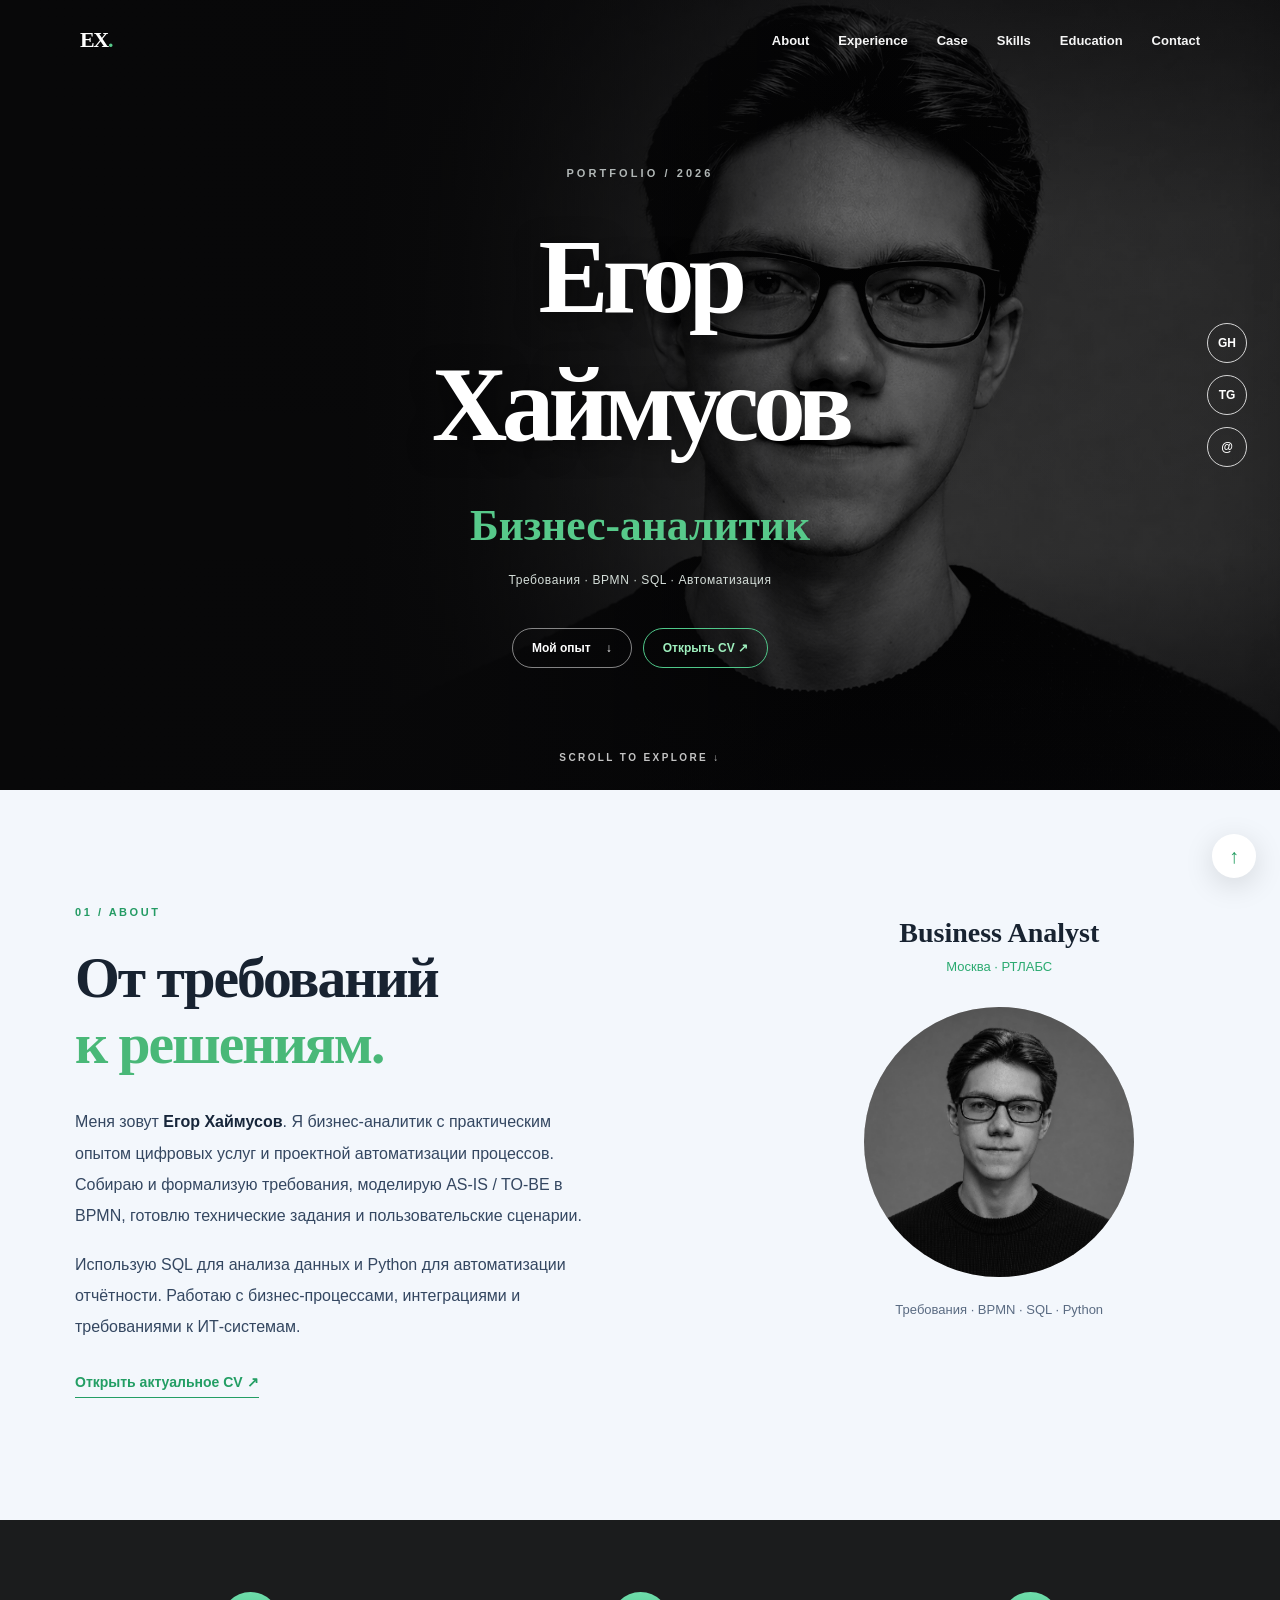
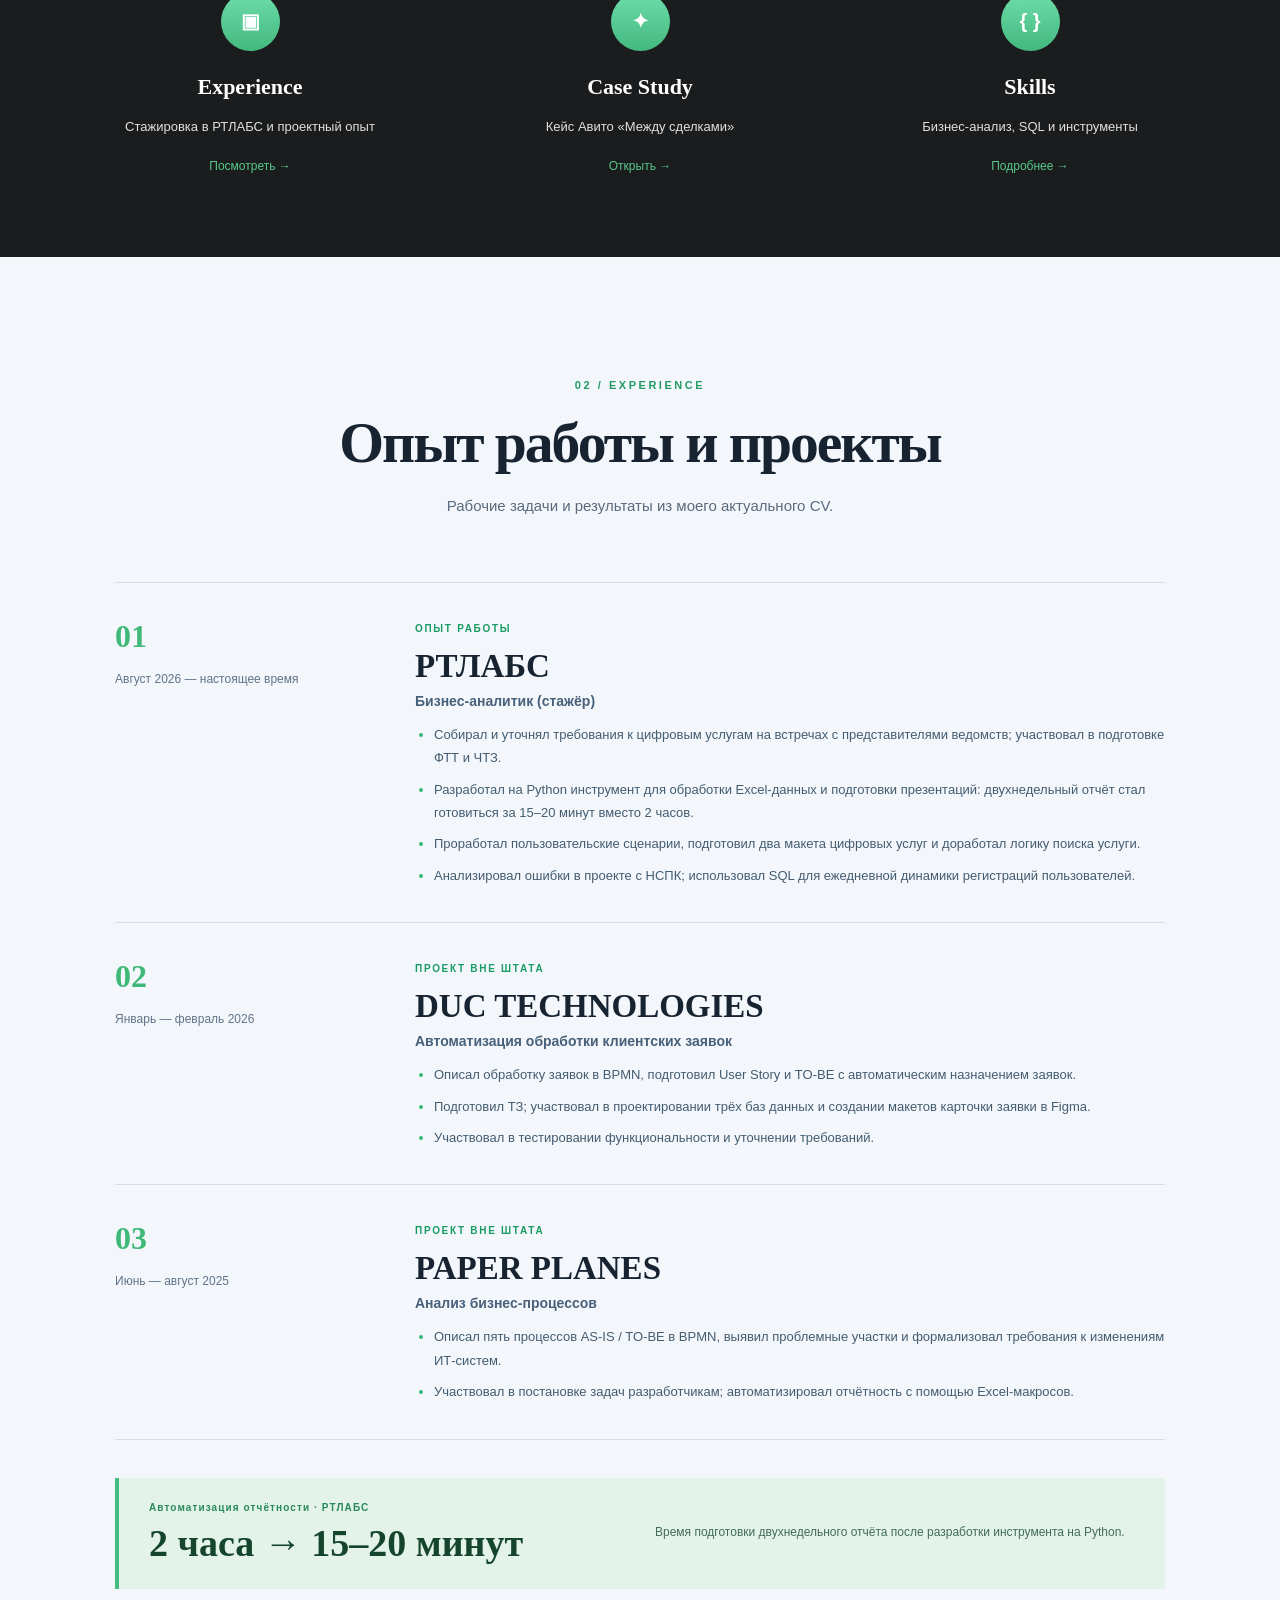
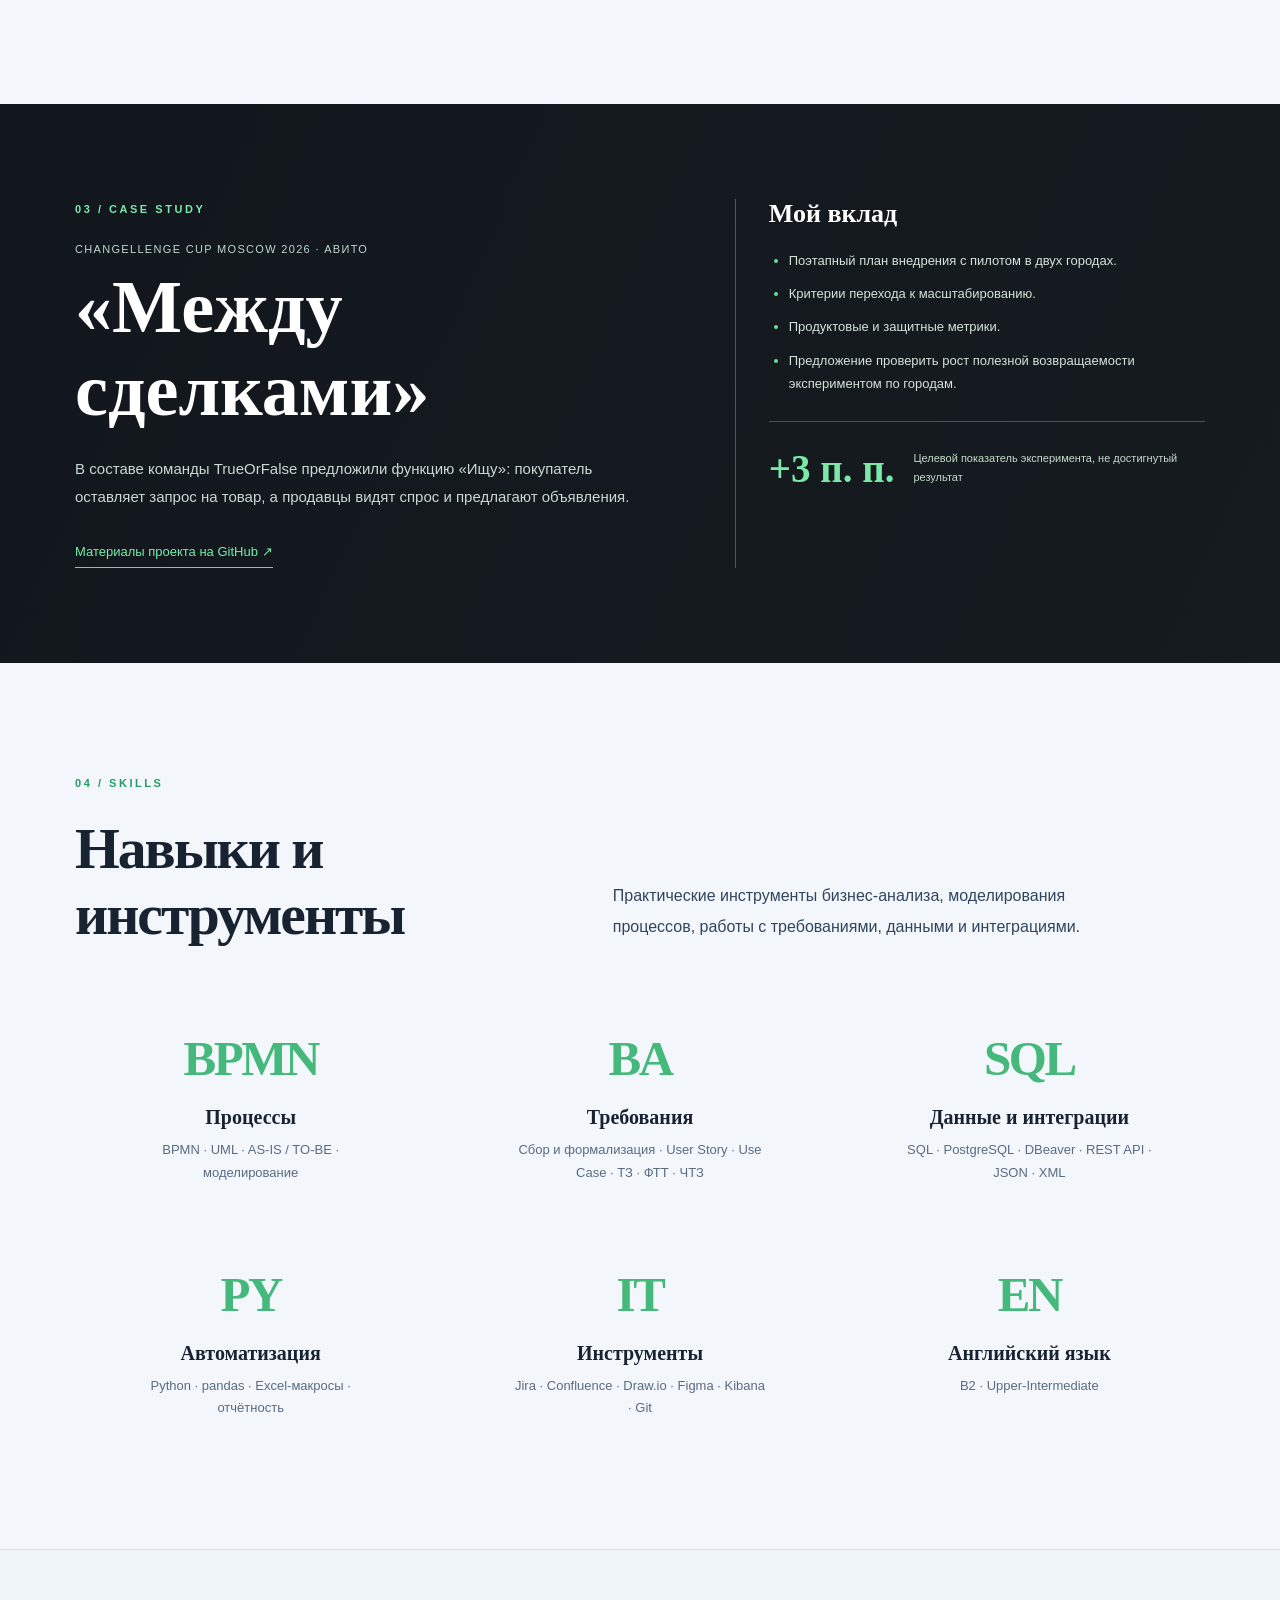
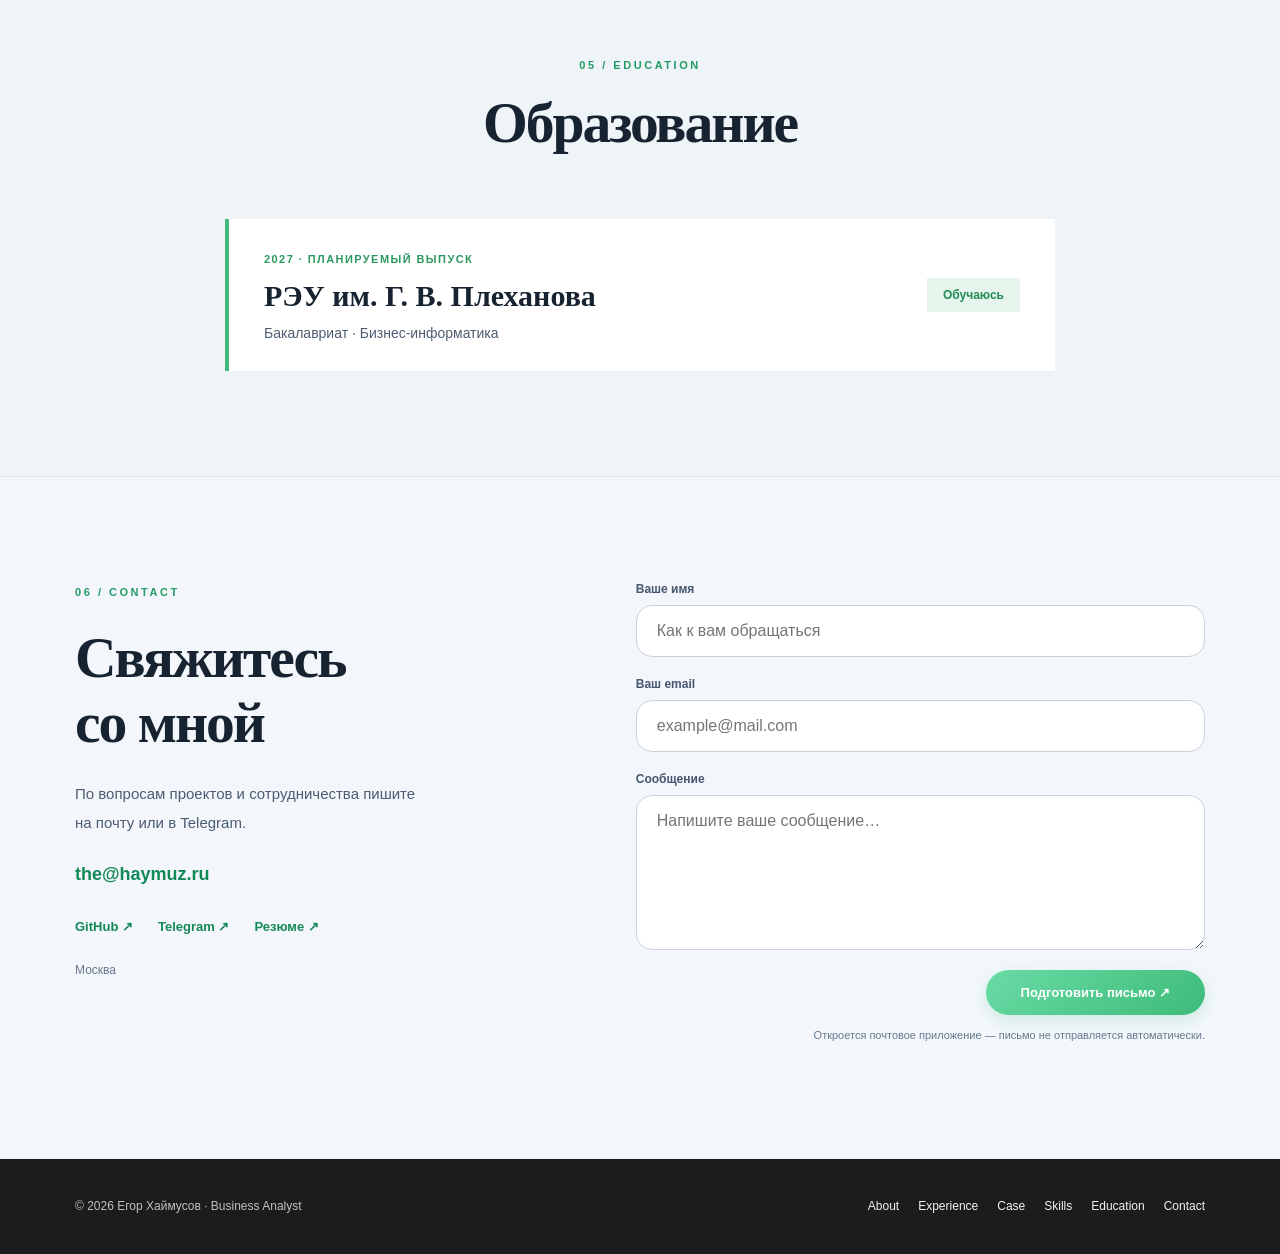
==== commit 99307898: "content: align CV website with supplied business analyst resume v4" ====
--- a/cv-v5.html
+++ b/cv-v5.html
@@ -5,12 +5,12 @@
   <meta name="viewport" content="width=device-width, initial-scale=1">
   <meta name="color-scheme" content="light">
   <meta name="theme-color" content="#101113">
-  <meta name="description" content="Егор Хаймусов — Бизнес-аналитик. Резюме, навыки и проекты по аналитике данных, Python, SQL и ETL.">
+  <meta name="description" content="Егор Хаймусов — бизнес-аналитик. РТЛАБС, DUC Technologies, Paper Planes, BPMN, требования, SQL и автоматизация.">
   <meta property="og:type" content="website">
   <meta property="og:title" content="Егор Хаймусов · Business Analyst">
   <meta property="og:description" content="Портфолио бизнес-аналитика: проекты, навыки, публикации, контакты.">
   <title>Егор Хаймусов — Business Analyst · CV</title>
-  <link rel="stylesheet" href="styles-v6.css">
+  <link rel="stylesheet" href="styles-v8.css">
 </head>
 <body id="top">
   <header class="site-header">
@@ -19,9 +19,7 @@
       <button class="menu-toggle" type="button" aria-controls="main-navigation" aria-expanded="false" aria-label="Открыть меню">
         <span></span><span></span><span></span>
       </button>
-      <nav id="main-navigation" class="main-nav" aria-label="Навигация">
-        <a href="#about">About</a><a href="#skills">Skills</a><a href="#projects">Portfolio</a><a href="#research">Research</a><a href="#contact">Contact</a>
-      </nav>
+      <nav id="main-navigation" class="main-nav" aria-label="Навигация"><a href="#about">About</a><a href="#experience">Experience</a><a href="#case">Case</a><a href="#skills">Skills</a><a href="#education">Education</a><a href="#contact">Contact</a></nav>
     </div>
   </header>
   <main>
@@ -32,204 +30,115 @@
         <p class="hero-meta">PORTFOLIO / 2026</p>
         <h1 id="hero-title"><span>Егор</span><span>Хаймусов</span></h1>
         <p class="hero-role">Бизнес-аналитик</p>
-        <p class="hero-summary">Python · SQL · Product Analytics · Data Engineering</p>
-        <a class="hero-cta" href="#about">Обо мне <span aria-hidden="true">↓</span></a>
+        <p class="hero-summary">Требования · BPMN · SQL · Автоматизация</p>
+        <a class="hero-cta" href="#experience">Мой опыт <span aria-hidden="true">↓</span></a><a class="hero-cta cv-hero-resume" href="resume.html">Открыть CV ↗</a>
       </div>
       <div class="hero-social" aria-label="Социальные ссылки">
         <a href="https://github.com/haymuzz" target="_blank" rel="noopener noreferrer" aria-label="GitHub">GH</a>
         <a href="https://t.me/thehaymuz" target="_blank" rel="noopener noreferrer" aria-label="Telegram">TG</a>
-        <a href="mailto:ha1musov@yandex.ru" aria-label="Email">@</a>
+        <a href="mailto:the@haymuz.ru" aria-label="Email">@</a>
       </div>
       <span class="hero-index">SCROLL TO EXPLORE ↓</span>
     </section>
 
     <section class="about section-light" id="about">
-      <div class="section-wrap about-layout">
-        <div class="about-text">
-          <span class="small-heading">01 / ABOUT</span>
-          <h2>Данные помогают<br><em>видеть больше.</em></h2>
-          <p>Меня зовут <strong>Егор Хаймусов</strong>. Я бизнес-аналитик. Работаю с Python и SQL, исследую продуктовые метрики и разрабатываю учебные аналитические решения.</p>
-          <p>Мне интересны задачи, в которых нужно разобраться в причинах изменений, проверить гипотезы, найти аномалии и представить результаты в понятной форме.</p>
-          <a class="inline-link" href="https://github.com/haymuzz/MyProjects---DataAnalyst/blob/main/resume/Egor_Khaimusov_Resume.pdf" target="_blank" rel="noopener noreferrer">Посмотреть PDF-резюме ↗</a>
-        </div>
-        <div class="about-side">
-          <h3>Егор Хаймусов</h3>
-          <p class="about-side-role">Бизнес-аналитик</p>
-          <div class="about-avatar"><img src="assets/profile-photo-v2.webp" width="1254" height="1254" loading="lazy" alt="Чёрно-белый портрет Егора Хаймусова"></div>
-          <p class="about-side-caption">Работы и исходный код доступны на GitHub.</p>
-        </div>
-      </div>
-    </section>
+ <div class="section-wrap about-layout">
+  <div class="about-text">
+   <span class="small-heading">01 / ABOUT</span>
+   <h2>От требований<br><em>к решениям.</em></h2>
+   <p>Меня зовут <strong>Егор Хаймусов</strong>. Я бизнес-аналитик с практическим опытом цифровых услуг и проектной автоматизации процессов. Собираю и формализую требования, моделирую AS-IS / TO-BE в BPMN, готовлю технические задания и пользовательские сценарии.</p>
+   <p>Использую SQL для анализа данных и Python для автоматизации отчётности. Работаю с бизнес-процессами, интеграциями и требованиями к ИТ-системам.</p>
+   <a class="inline-link" href="resume.html">Открыть актуальное CV ↗</a>
+  </div>
+  <div class="about-side">
+   <h3>Business Analyst</h3><p class="about-side-role">Москва · РТЛАБС</p>
+   <div class="about-avatar"><img src="assets/profile-photo-v2.webp" width="1254" height="1254" loading="lazy" alt="Портрет Егора Хаймусова"></div>
+   <p class="about-side-caption">Требования · BPMN · SQL · Python</p>
+  </div>
+ </div>
+</section>
 
-    <section class="quick-links" aria-label="Разделы сайта">
-      <div class="section-wrap quick-grid">
-        <a href="#skills" class="quick-item">
-          <span class="quick-icon" aria-hidden="true">{ }</span><h3>Skills</h3><p>Python, SQL и инструменты работы с данными</p><span class="quick-more">Подробнее →</span>
-        </a>
-        <a href="#projects" class="quick-item">
-          <span class="quick-icon" aria-hidden="true">✦</span><h3>Portfolio</h3><p>Аналитические задачи, модели и практические проекты</p><span class="quick-more">Смотреть →</span>
-        </a>
-        <a href="#research" class="quick-item">
-          <span class="quick-icon" aria-hidden="true">▣</span><h3>Research</h3><p>Публикации, исследовательские материалы и отчёты</p><span class="quick-more">Открыть →</span>
-        </a>
-      </div>
-    </section>
+<section class="quick-links" aria-label="Разделы сайта">
+ <div class="section-wrap quick-grid">
+  <a class="quick-item" href="#experience"><span class="quick-icon">▣</span><h3>Experience</h3><p>Стажировка в РТЛАБС и проектный опыт</p><span class="quick-more">Посмотреть →</span></a>
+  <a class="quick-item" href="#case"><span class="quick-icon">✦</span><h3>Case Study</h3><p>Кейс Авито «Между сделками»</p><span class="quick-more">Открыть →</span></a>
+  <a class="quick-item" href="#skills"><span class="quick-icon">{ }</span><h3>Skills</h3><p>Бизнес-анализ, SQL и инструменты</p><span class="quick-more">Подробнее →</span></a>
+ </div>
+</section>
 
-    <section class="skills section-light" id="skills">
-      <div class="section-wrap">
-        <div class="skills-intro">
-          <div><span class="small-heading">02 / SKILLS</span><h2>Навыки<br>и инструменты</h2></div>
-          <p>Для исследования данных использую Python и SQL, библиотеки аналитики и визуализации. В проектах также работаю с ETL-процессами, метриками и базовым машинным обучением.</p>
-        </div>
-        <div class="skills-grid">
-          <div class="skill"><span class="skill-big">PY</span><div class="skill-small"><h3>Python</h3><p>pandas, NumPy, matplotlib, seaborn, scikit-learn</p></div></div>
-<div class="skill"><span class="skill-big">SQL</span><div class="skill-small"><h3>SQL</h3><p>PostgreSQL, Greenplum, CTE, JOIN, оконные функции</p></div></div>
-<div class="skill"><span class="skill-big">EDA</span><div class="skill-small"><h3>Анализ данных</h3><p>Очистка данных, визуализация, исследовательский анализ</p></div></div>
-<div class="skill"><span class="skill-big">A/B</span><div class="skill-small"><h3>Продуктовая аналитика</h3><p>Retention, churn, когорты, RFM, A/B-тесты</p></div></div>
-<div class="skill"><span class="skill-big">ETL</span><div class="skill-small"><h3>Data Engineering</h3><p>ETL-процессы, Apache Airflow, REST API, Git</p></div></div>
-<div class="skill"><span class="skill-big">ML</span><div class="skill-small"><h3>Machine Learning</h3><p>Классификация, сегментация, прогнозирование</p></div></div>
-        </div>
-      </div>
-    </section>
+<section class="projects section-light cv-experience" id="experience">
+<div class="section-wrap">
+ <div class="center-head"><span class="small-heading">02 / EXPERIENCE</span><h2>Опыт работы и проекты</h2><p>Рабочие задачи и результаты из моего актуального CV.</p></div>
+ <div class="cv-timeline">
+  <article class="cv-job">
+   <div class="cv-job-meta"><span class="cv-number">01</span><span>Август 2026 — настоящее время</span></div>
+   <div><span class="cv-kind">ОПЫТ РАБОТЫ</span><h3>РТЛАБС</h3><p class="cv-role">Бизнес-аналитик (стажёр)</p>
+   <ul><li>Собирал и уточнял требования к цифровым услугам на встречах с представителями ведомств; участвовал в подготовке ФТТ и ЧТЗ.</li>
+   <li>Разработал на Python инструмент для обработки Excel-данных и подготовки презентаций: двухнедельный отчёт стал готовиться за 15–20 минут вместо 2 часов.</li>
+   <li>Проработал пользовательские сценарии, подготовил два макета цифровых услуг и доработал логику поиска услуги.</li>
+   <li>Анализировал ошибки в проекте с НСПК; использовал SQL для ежедневной динамики регистраций пользователей.</li></ul></div>
+  </article>
+  <article class="cv-job">
+   <div class="cv-job-meta"><span class="cv-number">02</span><span>Январь — февраль 2026</span></div>
+   <div><span class="cv-kind">ПРОЕКТ ВНЕ ШТАТА</span><h3>DUC TECHNOLOGIES</h3><p class="cv-role">Автоматизация обработки клиентских заявок</p>
+   <ul><li>Описал обработку заявок в BPMN, подготовил User Story и TO-BE с автоматическим назначением заявок.</li><li>Подготовил ТЗ; участвовал в проектировании трёх баз данных и создании макетов карточки заявки в Figma.</li><li>Участвовал в тестировании функциональности и уточнении требований.</li></ul></div>
+  </article>
+  <article class="cv-job">
+   <div class="cv-job-meta"><span class="cv-number">03</span><span>Июнь — август 2025</span></div>
+   <div><span class="cv-kind">ПРОЕКТ ВНЕ ШТАТА</span><h3>PAPER PLANES</h3><p class="cv-role">Анализ бизнес-процессов</p>
+   <ul><li>Описал пять процессов AS-IS / TO-BE в BPMN, выявил проблемные участки и формализовал требования к изменениям ИТ-систем.</li><li>Участвовал в постановке задач разработчикам; автоматизировал отчётность с помощью Excel-макросов.</li></ul></div>
+  </article>
+ </div>
+ <div class="cv-result"><div><span>Автоматизация отчётности · РТЛАБС</span><strong>2 часа → 15–20 минут</strong></div><p>Время подготовки двухнедельного отчёта после разработки инструмента на Python.</p></div>
+</div></section>
 
-    <section class="focus-band" aria-label="Направления аналитики">
-      <div class="focus-pattern" aria-hidden="true"></div>
-      <div class="section-wrap">
-        <h2>Направления</h2>
-        <div class="focus-list"><span>Data Analysis</span><span>Product Analytics</span><span>Data Engineering</span></div>
-      </div>
-    </section>
+<section class="focus-band cv-case" id="case">
+ <div class="section-wrap cv-case-grid">
+  <div><span class="small-heading">03 / CASE STUDY</span><span class="cv-case-overline">CHANGELLENGE CUP MOSCOW 2026 · АВИТО</span><h2>«Между<br>сделками»</h2>
+   <p>В составе команды TrueOrFalse предложили функцию «Ищу»: покупатель оставляет запрос на товар, а продавцы видят спрос и предлагают объявления.</p>
+   <a href="https://github.com/haymuzz/CupMoscow2026---TrueOrFalse" target="_blank" rel="noopener noreferrer" class="cv-case-link">Материалы проекта на GitHub ↗</a>
+  </div>
+  <div class="cv-case-details"><h3>Мой вклад</h3><ul><li>Поэтапный план внедрения с пилотом в двух городах.</li><li>Критерии перехода к масштабированию.</li><li>Продуктовые и защитные метрики.</li><li>Предложение проверить рост полезной возвращаемости экспериментом по городам.</li></ul>
+   <div class="cv-goal"><strong>+3 п. п.</strong><span>Целевой показатель эксперимента, не достигнутый результат</span></div>
+  </div>
+ </div>
+</section>
 
-    <section class="projects section-light" id="projects">
-      <div class="section-wrap">
-        <div class="center-head"><span class="small-heading">03 / PORTFOLIO</span><h2>Мои проекты</h2><p>Реальные репозитории с описанием задач, кодом и аналитическими материалами.</p></div>
-        <div class="portfolio-grid">
-          <article class="portfolio-card">
-  <a class="portfolio-link" href="https://github.com/haymuzz/MyProjects---DataAnalyst/tree/main/olist-marketplace-product-analytics" target="_blank" rel="noopener noreferrer" aria-label="Посмотреть Olist Marketplace на GitHub">
-    <div class="portfolio-art art-commerce" aria-hidden="true">
-      <div class="art-inner">
-        <span class="art-no">01</span>
-        <span class="art-key">Product Analytics</span>
-        <div class="art-pattern"><span></span><span></span><span></span><span></span><span></span><span></span></div>
-      </div>
-    </div>
-    <div class="portfolio-details"><span class="portfolio-num">PROJECT / 01</span><span class="portfolio-open">↗</span>
-      <h3>Olist Marketplace</h3><p>Заказы, выручка, сроки доставки и клиентский опыт на маркетплейсе.</p><span class="portfolio-stack">Python · SQL · pandas</span>
-    </div>
-  </a>
-</article>
-<article class="portfolio-card">
-  <a class="portfolio-link" href="https://github.com/haymuzz/MyProjects---DataAnalyst/tree/main/fraud-detection-risk-scoring" target="_blank" rel="noopener noreferrer" aria-label="Посмотреть Fraud Detection на GitHub">
-    <div class="portfolio-art art-fraud" aria-hidden="true">
-      <div class="art-inner">
-        <span class="art-no">02</span>
-        <span class="art-key">Risk Analytics</span>
-        <div class="art-pattern"><span></span><span></span><span></span><span></span><span></span><span></span></div>
-      </div>
-    </div>
-    <div class="portfolio-details"><span class="portfolio-num">PROJECT / 02</span><span class="portfolio-open">↗</span>
-      <h3>Fraud Detection</h3><p>Поиск подозрительных транзакций и прототип модели риск-скоринга.</p><span class="portfolio-stack">Python · scikit-learn · SQL</span>
-    </div>
-  </a>
-</article>
-<article class="portfolio-card">
-  <a class="portfolio-link" href="https://github.com/haymuzz/MyProjects---DataAnalyst/tree/main/store-sales-forecasting-etl" target="_blank" rel="noopener noreferrer" aria-label="Посмотреть Store Sales Forecasting на GitHub">
-    <div class="portfolio-art art-forecast" aria-hidden="true">
-      <div class="art-inner">
-        <span class="art-no">03</span>
-        <span class="art-key">ETL / Forecasting</span>
-        <div class="art-pattern"><span></span><span></span><span></span><span></span><span></span><span></span></div>
-      </div>
-    </div>
-    <div class="portfolio-details"><span class="portfolio-num">PROJECT / 03</span><span class="portfolio-open">↗</span>
-      <h3>Store Sales Forecasting</h3><p>Пайплайн подготовки данных и базовое прогнозирование продаж магазинов.</p><span class="portfolio-stack">Python · Airflow · ML</span>
-    </div>
-  </a>
-</article>
-<article class="portfolio-card">
-  <a class="portfolio-link" href="https://github.com/haymuzz/MyProjects---DataAnalyst/tree/main/telco-retention-experiment-design" target="_blank" rel="noopener noreferrer" aria-label="Посмотреть Telco Retention на GitHub">
-    <div class="portfolio-art art-telco" aria-hidden="true">
-      <div class="art-inner">
-        <span class="art-no">04</span>
-        <span class="art-key">Experiment Design</span>
-        <div class="art-pattern"><span></span><span></span><span></span><span></span><span></span><span></span></div>
-      </div>
-    </div>
-    <div class="portfolio-details"><span class="portfolio-num">PROJECT / 04</span><span class="portfolio-open">↗</span>
-      <h3>Telco Retention</h3><p>Анализ оттока клиентов и дизайн A/B-эксперимента по удержанию.</p><span class="portfolio-stack">Python · SQL · статистика</span>
-    </div>
-  </a>
-</article>
-<article class="portfolio-card">
-  <a class="portfolio-link" href="https://github.com/haymuzz/MyProjects---DataAnalyst/tree/main/movielens-recommendation-api" target="_blank" rel="noopener noreferrer" aria-label="Посмотреть MovieLens API на GitHub">
-    <div class="portfolio-art art-movies" aria-hidden="true">
-      <div class="art-inner">
-        <span class="art-no">05</span>
-        <span class="art-key">Recommender Systems</span>
-        <div class="art-pattern"><span></span><span></span><span></span><span></span><span></span><span></span></div>
-      </div>
-    </div>
-    <div class="portfolio-details"><span class="portfolio-num">PROJECT / 05</span><span class="portfolio-open">↗</span>
-      <h3>MovieLens API</h3><p>Прототип рекомендательной системы и API для персональных рекомендаций.</p><span class="portfolio-stack">Python · FastAPI · SQLite</span>
-    </div>
-  </a>
-</article>
-<article class="portfolio-card">
-  <a class="portfolio-link" href="https://github.com/haymuzz/MyProjects---DataAnalyst/tree/main/customer-lifetime-value-segmentation" target="_blank" rel="noopener noreferrer" aria-label="Посмотреть Customer Lifetime Value на GitHub">
-    <div class="portfolio-art art-clv" aria-hidden="true">
-      <div class="art-inner">
-        <span class="art-no">06</span>
-        <span class="art-key">Customer Segmentation</span>
-        <div class="art-pattern"><span></span><span></span><span></span><span></span><span></span><span></span></div>
-      </div>
-    </div>
-    <div class="portfolio-details"><span class="portfolio-num">PROJECT / 06</span><span class="portfolio-open">↗</span>
-      <h3>Customer Lifetime Value</h3><p>RFM-сегментация, кластеризация и оценка ценности клиентских групп.</p><span class="portfolio-stack">Python · SQL · clustering</span>
-    </div>
-  </a>
-</article>
-        </div>
-        <div class="projects-footer"><a class="outline-button" href="https://github.com/haymuzz/MyProjects---DataAnalyst" target="_blank" rel="noopener noreferrer">Все проекты на GitHub <span aria-hidden="true">↗</span></a></div>
-      </div>
-    </section>
+<section class="skills section-light" id="skills">
+ <div class="section-wrap"><div class="skills-intro">
+   <div><span class="small-heading">04 / SKILLS</span><h2>Навыки и инструменты</h2></div>
+   <p>Практические инструменты бизнес-анализа, моделирования процессов, работы с требованиями, данными и интеграциями.</p>
+ </div>
+ <div class="skills-grid"><article class="skill"><span class="skill-big">BPMN</span><div class="skill-small"><h3>Процессы</h3><p>BPMN · UML · AS-IS / TO-BE · моделирование</p></div></article><article class="skill"><span class="skill-big">BA</span><div class="skill-small"><h3>Требования</h3><p>Сбор и формализация · User Story · Use Case · ТЗ · ФТТ · ЧТЗ</p></div></article><article class="skill"><span class="skill-big">SQL</span><div class="skill-small"><h3>Данные и интеграции</h3><p>SQL · PostgreSQL · DBeaver · REST API · JSON · XML</p></div></article><article class="skill"><span class="skill-big">PY</span><div class="skill-small"><h3>Автоматизация</h3><p>Python · pandas · Excel-макросы · отчётность</p></div></article><article class="skill"><span class="skill-big">IT</span><div class="skill-small"><h3>Инструменты</h3><p>Jira · Confluence · Draw.io · Figma · Kibana · Git</p></div></article><article class="skill"><span class="skill-big">EN</span><div class="skill-small"><h3>Английский язык</h3><p>B2 · Upper-Intermediate</p></div></article></div>
+ </div>
+</section>
 
-    <section class="research section-light" id="research">
-      <div class="section-wrap">
-        <div class="center-head"><span class="small-heading">04 / RESEARCH</span><h2>Исследования и материалы</h2><p>Отдельные работы из моих публичных репозиториев.</p></div>
-        <div class="research-timeline">
-          <article class="research-entry"><span class="timeline-number">01</span><div><h3>Публикации</h3><p>Архив статей, исследовательских и конференционных материалов.</p><a href="https://github.com/haymuzz/Publications-" target="_blank" rel="noopener noreferrer">Перейти к материалам ↗</a></div></article>
-          <article class="research-entry"><span class="timeline-number">02</span><div><h3>Витрины данных</h3><p>Работа по направлению Data Engineering в формате PDF.</p><a href="https://github.com/haymuzz/-data-engineering" target="_blank" rel="noopener noreferrer">Открыть отчёт ↗</a></div></article>
-          <article class="research-entry"><span class="timeline-number">03</span><div><h3>True or False — Кубок Москвы 2026</h3><p>Материал, связанный с Авито, в формате PDF.</p><a href="https://github.com/haymuzz/CupMoscow2026---TrueOrFalse" target="_blank" rel="noopener noreferrer">Открыть материал ↗</a></div></article>
-        </div>
-      </div>
-    </section>
+<section class="research section-light cv-education" id="education">
+ <div class="section-wrap"><div class="center-head"><span class="small-heading">05 / EDUCATION</span><h2>Образование</h2></div>
+ <div class="cv-education-card"><div><span class="cv-education-year">2027 · ПЛАНИРУЕМЫЙ ВЫПУСК</span><h3>РЭУ им. Г. В. Плеханова</h3><p>Бакалавриат · Бизнес-информатика</p></div><span class="cv-education-status">Обучаюсь</span></div>
+ </div>
+</section>
 
-    <section class="contact section-light" id="contact">
-      <div class="section-wrap contact-grid">
-        <div>
-          <span class="small-heading">05 / CONTACT</span>
-          <h2>Свяжитесь<br>со мной</h2>
-          <p>Есть идея для совместного проекта или вопрос? Напишите на почту или через Telegram.</p>
-          <a href="mailto:ha1musov@yandex.ru" class="contact-email">ha1musov@yandex.ru</a>
-          <div class="contact-social"><a href="https://github.com/haymuzz" target="_blank" rel="noopener noreferrer">GitHub ↗</a><a href="https://t.me/thehaymuz" target="_blank" rel="noopener noreferrer">Telegram ↗</a></div>
-        </div>
-        <form class="contact-form" id="contact-form">
-          <label for="sender-name">Ваше имя</label><input id="sender-name" name="name" type="text" placeholder="Как к вам обращаться" maxlength="120" required>
-          <label for="sender-email">Ваш Email</label><input id="sender-email" name="email" type="email" placeholder="example@mail.com" maxlength="180" required>
-          <label for="sender-message">Сообщение</label><textarea id="sender-message" name="message" rows="6" placeholder="Напишите ваше сообщение..." maxlength="5000" required></textarea>
-          <button type="submit">Написать письмо ↗</button>
-          <p class="form-hint">Кнопка откроет почтовое приложение с подготовленным письмом. Сообщение не отправляется автоматически.</p>
-        </form>
-      </div>
-    </section>
-  </main>
+<section class="contact section-light" id="contact">
+ <div class="section-wrap contact-grid">
+  <div><span class="small-heading">06 / CONTACT</span><h2>Свяжитесь<br>со мной</h2><p>По вопросам проектов и сотрудничества пишите на почту или в Telegram.</p>
+  <a href="mailto:the@haymuz.ru" class="contact-email">the@haymuz.ru</a>
+  <div class="contact-social"><a href="https://github.com/haymuzz" target="_blank" rel="noopener noreferrer">GitHub ↗</a><a href="https://t.me/thehaymuz" target="_blank" rel="noopener noreferrer">Telegram ↗</a><a href="resume.html">Резюме ↗</a></div><p class="cv-location">Москва</p></div>
+  <form class="contact-form" id="contact-form">
+   <label for="sender-name">Ваше имя</label><input id="sender-name" type="text" name="name" placeholder="Как к вам обращаться" maxlength="120" required>
+   <label for="sender-email">Ваш email</label><input id="sender-email" type="email" name="email" placeholder="example@mail.com" maxlength="180" required>
+   <label for="sender-message">Сообщение</label><textarea id="sender-message" name="message" rows="6" maxlength="5000" placeholder="Напишите ваше сообщение…" required></textarea>
+   <button type="submit">Подготовить письмо ↗</button><p class="form-hint">Откроется почтовое приложение — письмо не отправляется автоматически.</p>
+  </form>
+ </div>
+</section></main>
   <footer class="footer">
     <div class="section-wrap footer-inner">
       <p>© <span id="year">2026</span> Егор Хаймусов · Business Analyst</p>
-      <nav aria-label="Навигация в подвале"><a href="#about">About</a><a href="#skills">Skills</a><a href="#projects">Portfolio</a><a href="#research">Research</a><a href="#contact">Contact</a></nav>
+      <nav aria-label="Навигация в подвале"><a href="#about">About</a><a href="#experience">Experience</a><a href="#case">Case</a><a href="#skills">Skills</a><a href="#education">Education</a><a href="#contact">Contact</a></nav>
       <a class="backtop" href="#top" aria-label="Наверх">↑</a>
     </div>
   </footer>
-  <script src="script-v5.js" defer></script>
+  <script src="script-v8.js" defer></script>
 </body>
 </html>
--- a/styles-v8.css
+++ b/styles-v8.css
@@ -0,0 +1,198 @@
+:root{--dark:#131416;--black:#090a0c;--paper:#f3f7fc;--white:#fff;--text:#182331;--muted:#41516b;--green:#57c98a;--deep-green:#249b64;--line:#dae1ea}
+*,*::before,*::after{box-sizing:border-box}
+html{scroll-behavior:smooth;scroll-padding-top:72px}
+body{margin:0;background:var(--paper);color:var(--text);font-family:Arial,"Helvetica Neue",Helvetica,sans-serif;-webkit-font-smoothing:antialiased}
+a{color:inherit;text-decoration:none}
+button,input,textarea{font:inherit}
+a:focus-visible,button:focus-visible,input:focus-visible,textarea:focus-visible{outline:3px solid var(--green);outline-offset:3px}
+.section-wrap{width:min(1130px,calc(100% - 56px));margin:0 auto}
+.site-header{position:absolute;top:0;left:0;right:0;z-index:20;color:white}
+.header-inner{height:80px;max-width:1180px;padding:0 30px;margin:auto;display:flex;align-items:center;justify-content:space-between}
+.wordmark{font-size:22px;font-weight:900;letter-spacing:-.06em;font-family:Georgia,"Times New Roman",serif}
+.wordmark span{color:var(--green)}
+.main-nav{display:flex;align-items:center;gap:29px}.main-nav a{font-size:13px;font-weight:600;color:#f5f5f5;transition:color .2s}.main-nav a:hover{color:var(--green)}
+.menu-toggle{display:none;border:0;background:transparent;padding:10px;cursor:pointer}
+.menu-toggle span{display:block;width:23px;height:2px;margin:5px 0;background:white}
+.hero{height:min(790px,100svh);min-height:600px;position:relative;display:flex;justify-content:center;align-items:center;isolation:isolate;overflow:hidden;background:#080809;color:#fff}
+.hero-image{position:absolute;inset:0;overflow:hidden;z-index:-3}
+.hero-image img{
+ height:100%;width:76%;position:absolute;right:-3%;top:0;
+ object-fit:cover;object-position:52% 39%;
+ filter:grayscale(100%) contrast(1.22) brightness(.66);
+ -webkit-mask-image:linear-gradient(to right,transparent 0%,rgba(0,0,0,.14) 12%,rgba(0,0,0,.49) 27%,rgba(0,0,0,.88) 42%,#000 57%,#000 92%,rgba(0,0,0,.84) 100%);
+ mask-image:linear-gradient(to right,transparent 0%,rgba(0,0,0,.14) 12%,rgba(0,0,0,.49) 27%,rgba(0,0,0,.88) 42%,#000 57%,#000 92%,rgba(0,0,0,.84) 100%);
+}
+.hero-shade{
+ position:absolute;inset:0;z-index:-2;pointer-events:none;
+ background:
+ linear-gradient(90deg,#080809 0%,rgba(8,8,9,.98) 13%,rgba(8,8,9,.88) 27%,rgba(8,8,9,.59) 44%,rgba(8,8,9,.22) 67%,rgba(8,8,9,.35) 100%),
+ linear-gradient(0deg,rgba(5,5,7,.78) 0%,rgba(5,5,7,.05) 30%,rgba(5,5,7,.08) 72%,rgba(5,5,7,.54) 100%);
+}
+.hero-content{text-align:center;padding:120px 95px 75px;position:relative;z-index:1}
+.hero-meta{font-size:11px;font-weight:700;letter-spacing:.28em;color:#b1b7b6;margin:0 0 34px}
+.hero h1{font-family:Georgia,"Times New Roman",serif;font-size:clamp(66px,8.2vw,128px);font-weight:750;line-height:1.22;letter-spacing:-.055em;margin:0 0 31px;text-shadow:0 6px 28px #0009}
+.hero h1 span{display:block}
+.hero-role{color:var(--green);font-family:Georgia,"Times New Roman",serif;font-size:clamp(25px,3.4vw,45px);margin:0 0 20px;font-weight:600}
+.hero-summary{font-size:12px;color:#d5ded9;letter-spacing:.05em;line-height:1.8;margin:0}
+.hero-cta{display:inline-flex;gap:15px;margin-top:37px;padding:12px 19px;border:1px solid #ffffff80;border-radius:999px;font-size:12px;color:#fff;font-weight:700}
+.hero-cta:hover{border-color:var(--green);color:var(--green)}
+.hero-social{position:absolute;right:33px;top:50%;transform:translateY(-50%);display:grid;gap:12px}
+.hero-social a{border:1px solid #d6d6d6;border-radius:50%;width:40px;height:40px;display:grid;place-items:center;color:white;font-size:12px;font-weight:700}
+.hero-social a:hover{background:var(--green);color:#07120c;border-color:var(--green)}
+.hero-index{position:absolute;bottom:27px;font-size:10px;font-weight:700;letter-spacing:.24em;color:#c3c3c3}
+.section-light{background:var(--paper)}
+.about{padding:112px 0 122px}
+.about-layout{display:grid;grid-template-columns:1.1fr .75fr;gap:115px;align-items:start}
+.small-heading{font-size:11px;letter-spacing:.23em;color:var(--deep-green);font-weight:800}
+.about h2,.skills h2,.center-head h2,.contact h2{font-family:Georgia,"Times New Roman",serif;font-size:clamp(36px,4.5vw,64px);line-height:1.14;letter-spacing:-.035em;margin:25px 0 30px}
+.about h2 em{font-style:normal;color:#49b878}
+.about-text p{max-width:510px;line-height:1.95;font-size:16px;color:#344761;margin:0 0 18px}
+.about-text strong{color:#17263a}
+.inline-link{display:inline-block;font-weight:700;font-size:14px;margin-top:13px;color:#239e64;border-bottom:1px solid #239e64;padding-bottom:7px}
+.inline-link:hover{color:#176d45}
+.about-side{text-align:center;padding-top:15px}
+.about-side h3{font-family:Georgia,"Times New Roman",serif;font-size:28px;line-height:1.15;margin:0 0 10px}
+.about-side-role{font-size:13px;color:#2aaa70;margin:0 0 33px}
+.about-avatar{width:min(270px,85%);aspect-ratio:1;margin:auto;border-radius:50%;overflow:hidden;background:#d3d3d3}
+.about-avatar img{width:100%;height:100%;object-fit:cover;object-position:50% 37%;filter:grayscale(100%)}
+.about-side-caption{font-size:13px;color:#5a6b82;margin:25px auto 0;max-width:280px}
+.quick-links{background:#1b1c1d;color:#fff;padding:72px 0 83px}
+.quick-grid{display:grid;grid-template-columns:repeat(3,1fr);gap:40px}
+.quick-item{text-align:center;padding:0 20px;display:block}
+.quick-icon{width:59px;height:59px;display:grid;place-items:center;margin:0 auto 23px;border-radius:50%;background:linear-gradient(#6eddab,#43b97e);color:#fff;font-size:20px;font-weight:700}
+.quick-item h3{font-family:Georgia,"Times New Roman",serif;font-size:22px;margin:0 0 15px}
+.quick-item p{font-size:13px;line-height:1.8;max-width:280px;margin:0 auto 18px;color:#e0e0e0}
+.quick-more{font-size:12px;color:var(--green)}
+.quick-item:hover .quick-more{text-decoration:underline}
+.skills{padding:110px 0 115px}
+.skills-intro{display:grid;grid-template-columns:.85fr 1.15fr;gap:100px;align-items:end;margin-bottom:66px}
+.skills h2{margin-bottom:0}
+.skills-intro>p{color:#31445d;font-size:16px;line-height:1.95;margin:0 0 5px;max-width:530px}
+.skills-grid{display:grid;grid-template-columns:repeat(3,1fr);gap:50px 38px}
+.skill{text-align:center;padding:15px 5px}
+.skill-big{display:block;font-family:Georgia,"Times New Roman",serif;font-size:49px;font-weight:700;color:#45b87b;line-height:1.25;margin-bottom:17px;letter-spacing:-.05em}
+.skill h3{font-family:Georgia,"Times New Roman",serif;font-size:20px;margin:0 0 10px}
+.skill p{color:#596b81;line-height:1.7;font-size:13px;max-width:250px;margin:0 auto}
+.focus-band{position:relative;overflow:hidden;background:linear-gradient(115deg,#11171c,#161b20);padding:90px 0 95px;text-align:center;color:#fff}
+.focus-pattern{position:absolute;inset:0;opacity:.22;background-image:radial-gradient(#4ec891 2px,transparent 3px);background-size:29px 29px;mask-image:linear-gradient(to right,transparent,#000 45%,#000 60%,transparent)}
+.focus-band>.section-wrap{position:relative}
+.focus-band h2{font-family:Georgia,"Times New Roman",serif;font-size:38px;margin:0 0 39px}
+.focus-list{display:flex;justify-content:center;align-items:center;gap:75px;flex-wrap:wrap}
+.focus-list span{font-size:17px;color:#60d699;font-family:Georgia,"Times New Roman",serif;font-weight:700}
+.projects{padding:118px 0 115px}
+.center-head{text-align:center;margin:0 auto 63px;max-width:690px}
+.center-head h2{margin:17px 0}
+.center-head>p{font-size:15px;color:#5b6a7d;line-height:1.75;margin:0}
+.portfolio-grid{display:grid;grid-template-columns:repeat(3,1fr);gap:25px}
+.portfolio-card{background:#fff;box-shadow:0 10px 28px #18202d09;overflow:hidden}
+.portfolio-link{display:block;height:100%}
+.portfolio-art{position:relative;height:225px;overflow:hidden;background:#151c21;color:#e1f5e9}
+.portfolio-art:before{content:"";position:absolute;inset:-40px;opacity:.45;background:repeating-linear-gradient(130deg,transparent 0 30px,#ffffff0a 30px 31px),radial-gradient(circle at 68% 20%,#34b47762,transparent 47%)}
+.art-fraud{background:#111a1a}.art-forecast{background:#152129}.art-telco{background:#211f27}.art-movies{background:#141d25}.art-clv{background:#142421}
+.art-inner{position:absolute;inset:24px;display:flex;flex-direction:column;justify-content:space-between}
+.art-no{font-size:12px;font-weight:800;letter-spacing:.18em;color:#a9d4bb}
+.art-key{font-family:Georgia,"Times New Roman",serif;font-weight:700;font-size:clamp(24px,2.4vw,33px);line-height:1.18;max-width:240px}
+.art-pattern{position:absolute;bottom:5px;right:0;display:flex;gap:7px;align-items:end;opacity:.55}
+.art-pattern span{display:block;background:#4ec98e;width:11px;height:27px}.art-pattern span:nth-child(2){height:55px}.art-pattern span:nth-child(3){height:40px}.art-pattern span:nth-child(4){height:68px}.art-pattern span:nth-child(5){height:35px}.art-pattern span:nth-child(6){height:80px}
+.art-fraud .art-pattern span:nth-child(even),.art-telco .art-pattern span:nth-child(even){background:#9ef4c3}
+.portfolio-details{padding:23px 24px 27px;position:relative}
+.portfolio-num{font-size:10px;color:#29965f;font-weight:800;letter-spacing:.13em}
+.portfolio-open{position:absolute;right:24px;top:20px;font-size:21px;color:#39b777}
+.portfolio-details h3{font-family:Georgia,"Times New Roman",serif;font-size:21px;margin:14px 0 10px;line-height:1.3}
+.portfolio-details p{font-size:13px;color:#536278;line-height:1.75;min-height:69px;margin:0 0 19px}
+.portfolio-stack{font-size:11px;color:#45916b}
+.portfolio-link:hover .portfolio-art:before{opacity:.75}
+.projects-footer{text-align:center;margin-top:43px}
+.outline-button{display:inline-flex;align-items:center;gap:22px;padding:15px 23px;border:1px solid #33a873;color:#198452;font-size:13px;font-weight:700}
+.outline-button:hover{background:#35b878;color:white}
+.research{padding:105px 0;background:#eff4f9;border-top:1px solid #dfe7ee}
+.research-timeline{max-width:830px;margin:0 auto;border-left:2px solid #d8e4df}
+.research-entry{display:grid;grid-template-columns:68px 1fr;gap:18px;position:relative;padding:0 0 47px}
+.research-entry:last-child{padding-bottom:0}
+.timeline-number{font-family:Georgia,"Times New Roman",serif;font-weight:700;font-size:27px;color:#3aba7c;transform:translateX(-14px);background:#eff4f9;line-height:1}
+.research-entry h3{font-family:Georgia,"Times New Roman",serif;font-size:23px;margin:0 0 11px}
+.research-entry p{line-height:1.7;color:#53647a;margin:0 0 14px;font-size:14px}
+.research-entry a{color:#198c56;font-size:13px;font-weight:700}
+.research-entry a:hover{text-decoration:underline}
+.contact{padding:105px 0 115px;background:#f3f7fc;border-top:1px solid #e1e8ef}
+.contact-grid{display:grid;grid-template-columns:.9fr 1.1fr;gap:95px}
+.contact h2{margin-bottom:24px}
+.contact-grid>div:first-child>p{color:#4b5b72;line-height:1.9;font-size:15px;max-width:350px}
+.contact-email{font-weight:700;display:block;color:#148958;font-size:18px;word-break:break-word;margin-top:27px}
+.contact-social{display:flex;gap:25px;margin-top:34px}
+.contact-social a{font-size:13px;color:#148958;font-weight:700}
+.contact-social a:hover{text-decoration:underline}
+.contact-form{display:flex;flex-direction:column;gap:9px}
+.contact-form label{font-size:12px;color:#45566e;font-weight:700}
+.contact-form input,.contact-form textarea{width:100%;background:#fff;border:1px solid #c9d2d9;border-radius:16px;padding:16px 20px;margin-bottom:11px;color:#182331}
+.contact-form textarea{resize:vertical;min-height:155px}
+.contact-form button{align-self:flex-end;background:linear-gradient(140deg,#69dba5,#3dbb79);color:#fff;border:0;border-radius:25px;padding:15px 35px;font-size:13px;cursor:pointer;font-weight:700;box-shadow:0 6px 16px #30b57630}
+.contact-form button:hover{background:#29a76a}
+.form-hint{font-size:11px;line-height:1.65;color:#66798c;text-align:right;margin:2px 0 0}
+.footer{background:#1b1c1d;color:#fff}
+.footer-inner{min-height:95px;display:flex;align-items:center;justify-content:space-between;gap:24px}
+.footer-inner p{font-size:12px;color:#c1c1c1}
+.footer-inner nav{display:flex;gap:19px;flex-wrap:wrap}
+.footer-inner nav a{font-size:12px;color:#f2f2f2}
+.footer-inner nav a:hover{color:var(--green)}
+.backtop{position:fixed;z-index:15;right:24px;bottom:22px;background:#fff;color:#229d60;width:44px;height:44px;border-radius:50%;box-shadow:0 7px 30px #0002;display:grid;place-items:center;font-weight:900;font-size:20px}
+@media(max-width:1000px){.about-layout{gap:55px}.skills-intro{gap:40px}.portfolio-grid{grid-template-columns:repeat(2,1fr)}.contact-grid{gap:40px}.hero-image img{width:82%}}
+@media(max-width:750px){.section-wrap{width:calc(100% - 38px)}.header-inner{height:68px;padding:0 20px}.menu-toggle{display:block}.main-nav{display:none;position:absolute;top:68px;left:0;right:0;background:#131416;padding:20px 25px 27px;flex-direction:column;align-items:flex-start;gap:20px}.main-nav.open{display:flex}.main-nav a{font-size:15px}
+ .hero{height:auto;min-height:630px}.hero-content{padding:140px 30px 100px}.hero h1{font-size:clamp(52px,12vw,90px)}.hero-meta{margin-bottom:22px}.hero-image img{
+ width:100%;right:0;object-position:52% 30%;opacity:.90;
+ -webkit-mask-image:linear-gradient(to right,rgba(0,0,0,.6),#000 33%,#000 84%,rgba(0,0,0,.8));
+ mask-image:linear-gradient(to right,rgba(0,0,0,.6),#000 33%,#000 84%,rgba(0,0,0,.8));
+}
+.hero-shade{background:linear-gradient(90deg,rgba(5,5,7,.87),rgba(5,5,7,.52) 60%,rgba(5,5,7,.44)),linear-gradient(0deg,rgba(4,4,5,.79),transparent 40%,rgba(4,4,5,.26))}.hero-social{top:auto;bottom:20px;right:18px;transform:none;display:flex}.hero-index{left:20px;bottom:20px}
+ .about{padding:75px 0}.about-layout,.skills-intro,.contact-grid{grid-template-columns:1fr;gap:35px}.about-side{padding-top:15px}
+ .quick-grid{grid-template-columns:1fr;gap:45px}.quick-links{padding:65px 0}
+ .skills,.projects,.research,.contact{padding:75px 0}.skills-grid{grid-template-columns:repeat(2,1fr);gap:30px}.focus-list{gap:25px}.contact-form button{align-self:stretch}
+ .footer-inner{flex-wrap:wrap;padding:25px 0;justify-content:start}
+}
+@media(max-width:520px){.hero-content{padding:140px 15px 118px}.hero h1{font-size:clamp(48px,11.5vw,73px);line-height:1.3}.hero-role{font-size:25px}.hero-summary{font-size:11px}.hero-meta{font-size:10px}.hero-social{bottom:11px;right:12px}.hero-index{bottom:15px;max-width:125px;line-height:1.5}
+ .about h2,.skills h2,.center-head h2,.contact h2{font-size:38px}.about-text p{font-size:15px}
+ .skills-grid,.portfolio-grid{grid-template-columns:1fr}.portfolio-details p{min-height:0}.focus-list{display:grid;gap:20px}.project-art{height:220px}.contact-email{font-size:16px}.footer-inner nav{gap:13px}}
+@media(prefers-reduced-motion:reduce){html{scroll-behavior:auto}*,*::before,*::after{transition:none!important}}
+
+/* CV v4 business-analyst content */
+.cv-hero-resume{margin-left:11px;border-color:#4fc789;color:#9ff0be}
+.cv-location{margin-top:25px;font-size:12px!important;color:#68788d!important}
+.cv-timeline{max-width:1050px;border-top:1px solid #d6dfe6;margin:0 auto}
+.cv-job{display:grid;grid-template-columns:260px 1fr;gap:40px;border-bottom:1px solid #d6dfe6;padding:35px 0}
+.cv-job-meta{display:flex;flex-direction:column;gap:14px;color:#617389;font-size:12px;line-height:1.7}
+.cv-number{color:#40b878;font:700 32px Georgia,serif}
+.cv-kind{color:#199c63;letter-spacing:.17em;font-weight:800;font-size:10px}
+.cv-job h3{font:700 clamp(23px,3vw,33px) Georgia,serif;margin:12px 0 8px}
+.cv-role{color:#486079;font-size:14px;font-weight:700;margin:0 0 14px}
+.cv-job ul{padding-left:19px;margin:0;display:grid;gap:8px}
+.cv-job li{line-height:1.8;font-size:13px;color:#445c70}
+.cv-job li::marker{color:#36b778}
+.cv-result{max-width:1050px;margin:38px auto 0;padding:24px 30px;background:#e4f3ea;border-left:4px solid #43bd80;display:grid;grid-template-columns:1fr 1fr;gap:26px;align-items:center}
+.cv-result span{display:block;color:#298a58;font-size:10px;letter-spacing:.11em;font-weight:800;margin-bottom:8px}
+.cv-result strong{font:700 clamp(25px,3.2vw,38px) Georgia,serif;color:#15452c}
+.cv-result p{color:#426c56;font-size:12px;line-height:1.8;margin:0}
+.cv-case{padding:95px 0;text-align:left}
+.cv-case .section-wrap{text-align:left}
+.cv-case-grid{display:grid;grid-template-columns:1.1fr .9fr;gap:85px;position:relative}
+.cv-case .small-heading{color:#7ee9ac}
+.cv-case-overline{display:block;color:#bed8cc;font-size:11px;letter-spacing:.12em;margin:26px 0 11px}
+.cv-case h2{font:700 clamp(43px,5.8vw,75px)/1.12 Georgia,serif;margin:0 0 23px;color:#fff}
+.cv-case p{font-size:15px;line-height:1.9;color:#cbd9d2}
+.cv-case-link{display:inline-block;margin-top:17px;border-bottom:1px solid #62d99a;padding-bottom:8px;font-size:13px;color:#76edab}
+.cv-case-details{border-left:1px solid #436055;padding-left:33px}
+.cv-case-details h3{font:700 26px Georgia,serif;margin:0 0 20px}
+.cv-case-details ul{padding-left:20px;display:grid;gap:10px}
+.cv-case-details li{color:#d4e2d9;font-size:13px;line-height:1.8}
+.cv-case-details li::marker{color:#67dd9d}
+.cv-goal{display:flex;align-items:center;gap:19px;padding-top:24px;margin-top:25px;border-top:1px solid #3c5b4d}
+.cv-goal strong{font:700 39px Georgia,serif;color:#7be8a8;white-space:nowrap}
+.cv-goal span{color:#c4dcca;font-size:11px;line-height:1.7}
+.cv-education{border-top:1px solid #dae2eb}
+.cv-education-card{max-width:830px;display:flex;justify-content:space-between;align-items:center;gap:22px;margin:0 auto;padding:30px 35px;background:#fff;border-left:4px solid #43ba7c}
+.cv-education-year{font-size:11px;color:#2b995e;font-weight:800;letter-spacing:.13em}
+.cv-education-card h3{font:700 clamp(22px,3vw,30px) Georgia,serif;margin:12px 0}
+.cv-education-card p{font-size:14px;color:#4d5c70;margin:0}
+.cv-education-status{padding:10px 16px;background:#e6f5ec;color:#218b57;font-size:12px;font-weight:700;white-space:nowrap}
+@media(max-width:900px){.cv-job{grid-template-columns:200px 1fr;gap:24px}.cv-case-grid{gap:32px}}
+@media(max-width:750px){.cv-job{grid-template-columns:1fr;gap:15px}.cv-job-meta{flex-direction:row;align-items:center}.cv-result,.cv-case-grid{grid-template-columns:1fr}.cv-case-details{border-left:0;border-top:1px solid #436055;padding:28px 0 0}.cv-hero-resume{margin-left:8px}.cv-education-card{padding:23px;align-items:start;flex-direction:column}}
+@media(max-width:420px){.cv-result{padding:21px;gap:14px}.cv-result strong{font-size:25px}.cv-goal{flex-direction:column;align-items:start}.cv-hero-resume{margin:11px 0 0;display:inline-flex}}
